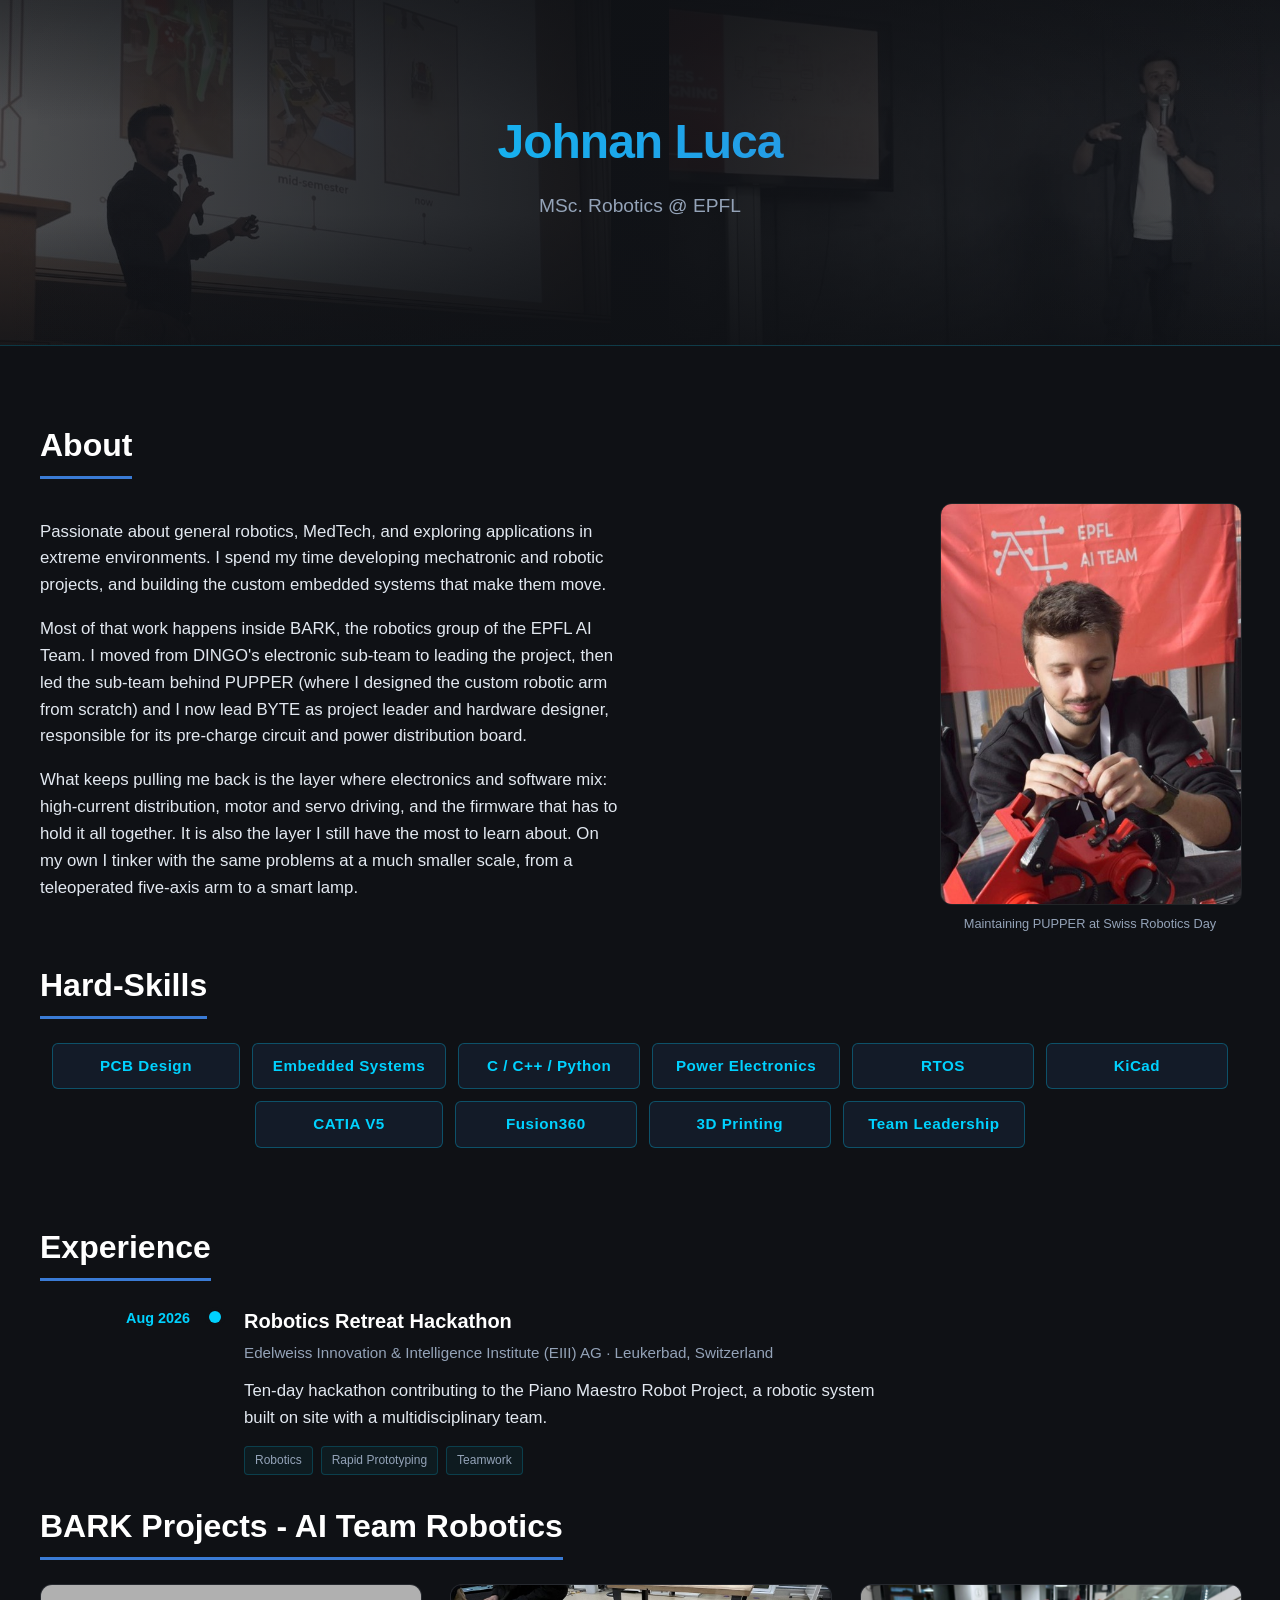
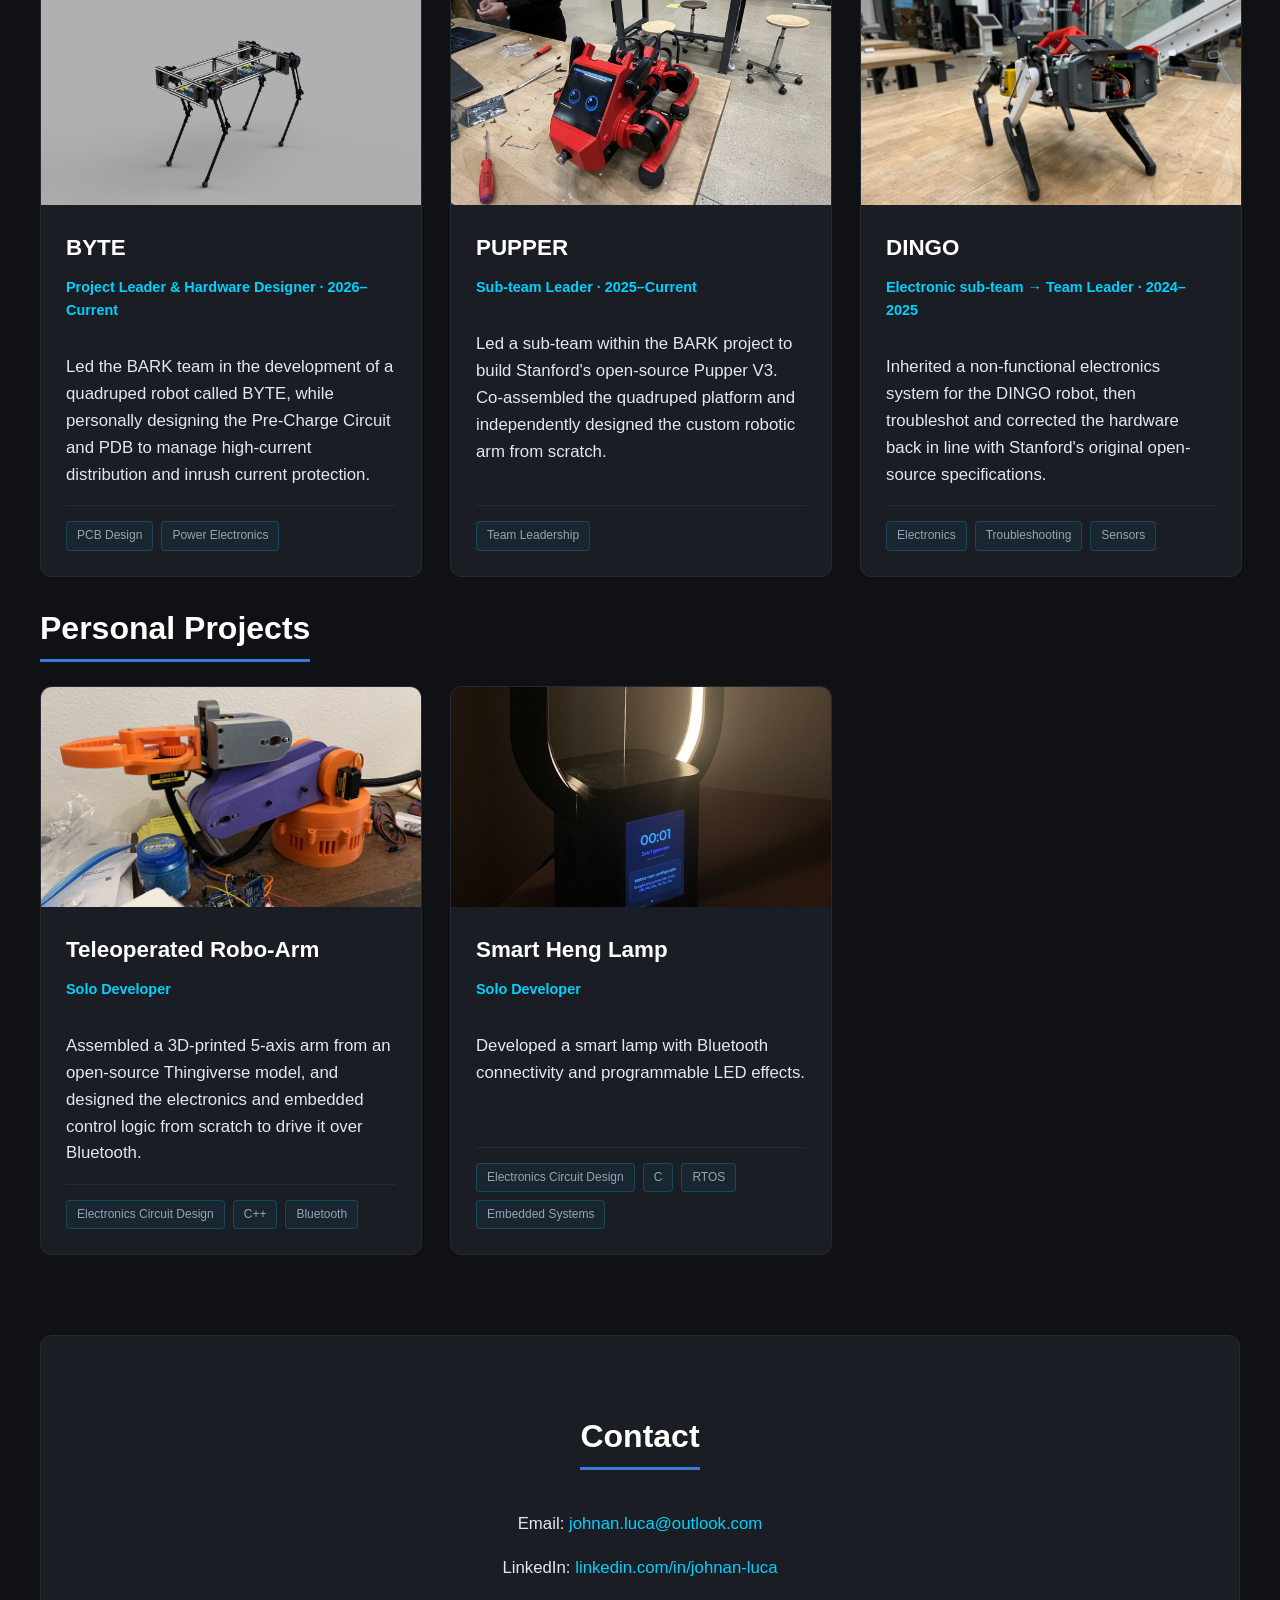
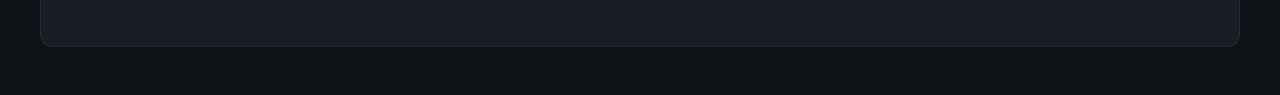
==== index.html @ 6178f1d7 "feat: added experiences tab" ====
<!DOCTYPE html>
<html lang="en">
<head>
    <meta charset="UTF-8">
    <meta name="viewport" content="width=device-width, initial-scale=1.0">
    <title>Johnan Luca | Online Portfolio</title>

    <link rel="stylesheet" href="style.css?v=10">
</head>
<body>

    <header class="header-hero">
        <h1>Johnan Luca</h1>
        <p>MSc. Robotics @ EPFL</p>
    </header>

    <div class="container">
        
        <section id="about">
            <h2>About</h2>
            <div class="about-layout">
                <div class="about-text">
                    <p>Passionate about general robotics, MedTech, and exploring applications in extreme environments. I spend my time developing mechatronic and robotic projects, and building the custom embedded systems that make them move.</p>
                    <p>Most of that work happens inside BARK, the robotics group of the EPFL AI Team. I moved from DINGO's electronic sub-team to leading the project, then led the sub-team behind PUPPER  (where I designed the custom robotic arm from scratch) and I now lead BYTE as project leader and hardware designer, responsible for its pre-charge circuit and power distribution board.</p>
                    <p>What keeps pulling me back is the layer where electronics and software mix: high-current distribution, motor and servo driving, and the firmware that has to hold it all together. It is also the layer I still have the most to learn about. On my own I tinker with the same problems at a much smaller scale, from a teleoperated five-axis arm to a smart lamp.</p>
                </div>
                <figure class="about-photo">
                    <img src="images/profile.jpg" width="483" height="644" loading="lazy"
                         alt="Johnan Luca maintaining the PUPPER quadruped under the EPFL AI Team banner at Swiss Robotics Day">
                    <figcaption>Maintaining PUPPER at Swiss Robotics Day</figcaption>
                </figure>
            </div>
        </section>

        <section id="skills">
            <h2>Hard-Skills</h2>
            <div class="skills-grid">

                <div class="skill-tag" style="--value: 6.5;">
                    <span class="skill-name">PCB Design</span>
                    <div class="skill-reveal">
                        <span class="skill-text">Intermediate (6.5/10)</span>
                        <div class="skill-level-track">
                            <div class="skill-level-fill"></div>
                        </div>
                    </div>
                </div>

                <div class="skill-tag" style="--value: 6;">
                    <span class="skill-name">Embedded Systems</span>
                    <div class="skill-reveal">
                        <span class="skill-text">Intermediate (6/10)</span>
                        <div class="skill-level-track">
                            <div class="skill-level-fill"></div>
                        </div>
                    </div>
                </div>

                <div class="skill-tag" style="--value: 7;">
                    <span class="skill-name">C / C++ / Python</span>
                    <div class="skill-reveal">
                        <span class="skill-text">Intermediate (7/10)</span>
                        <div class="skill-level-track">
                            <div class="skill-level-fill"></div>
                        </div>
                    </div>
                </div>

                <div class="skill-tag" style="--value: 5.5;">
                    <span class="skill-name">Power Electronics</span>
                    <div class="skill-reveal">
                        <span class="skill-text">Intermediate (5.5/10)</span>
                        <div class="skill-level-track">
                            <div class="skill-level-fill"></div>
                        </div>
                    </div>
                </div>

                <div class="skill-tag" style="--value: 6;">
                    <span class="skill-name">RTOS</span>
                    <div class="skill-reveal">
                        <span class="skill-text">Intermediate (6/10)</span>
                        <div class="skill-level-track">
                            <div class="skill-level-fill"></div>
                        </div>
                    </div>
                </div>

                <div class="skill-tag" style="--value: 8.5;">
                    <span class="skill-name">KiCad</span>
                    <div class="skill-reveal">
                        <span class="skill-text">Advanced (8.5/10)</span>
                        <div class="skill-level-track">
                            <div class="skill-level-fill"></div>
                        </div>
                    </div>
                </div>

                <div class="skill-tag" style="--value: 6.5;">
                    <span class="skill-name">CATIA V5</span>
                    <div class="skill-reveal">
                        <span class="skill-text">Intermediate (6.5/10)</span>
                        <div class="skill-level-track">
                            <div class="skill-level-fill"></div>
                        </div>
                    </div>
                </div>

                <div class="skill-tag" style="--value: 7;">
                    <span class="skill-name">Fusion360</span>
                    <div class="skill-reveal">
                        <span class="skill-text">Intermediate (7/10)</span>
                        <div class="skill-level-track">
                            <div class="skill-level-fill"></div>
                        </div>
                    </div>
                </div>

                <div class="skill-tag" style="--value: 9;">
                    <span class="skill-name">3D Printing</span>
                    <div class="skill-reveal">
                        <span class="skill-text">Advanced (9/10)</span>
                        <div class="skill-level-track">
                            <div class="skill-level-fill"></div>
                        </div>
                    </div>
                </div>

                <div class="skill-tag" style="--value: 9;">
                    <span class="skill-name">Team Leadership</span>
                    <div class="skill-reveal">
                        <span class="skill-text">Advanced (9/10)</span>
                        <div class="skill-level-track">
                            <div class="skill-level-fill"></div>
                        </div>
                    </div>
                </div>

            </div>
        </section>

        <section id="experience">
            <h2>Experience</h2>

            <div class="timeline">

                <!-- HACKATHON EIII -->
                <article class="timeline-item">
                    <div class="timeline-period">Aug 2026</div>
                    <div class="timeline-body">
                        <h3>Robotics Retreat Hackathon</h3>
                        <div class="timeline-org">Edelweiss Innovation &amp; Intelligence Institute (EIII) AG &middot; Leukerbad, Switzerland</div>
                        <!-- TODO: sostituire con una frase concreta su cosa hai costruito
                             sul Piano Maestro Robot (quale parte, quale problema risolto). -->
                        <p>Ten-day hackathon contributing to the Piano Maestro Robot Project, a robotic system built on site with a multidisciplinary team.</p>

                        <div class="timeline-tags">
                            <span class="mini-tag">Robotics</span>
                            <span class="mini-tag">Rapid Prototyping</span>
                            <span class="mini-tag">Teamwork</span>
                        </div>
                    </div>
                </article>

                <!-- TEMPLATE: copia questo blocco per ogni nuova esperienza.
                     Le voci vanno dalla più recente alla più vecchia.
                <article class="timeline-item">
                    <div class="timeline-period">Jul 2026 &ndash; Sep 2026</div>
                    <div class="timeline-body">
                        <h3>Ruolo</h3>
                        <div class="timeline-org">Azienda &middot; Città, Paese</div>
                        <p>Una o due frasi su cosa hai fatto e con quale risultato.</p>

                        <div class="timeline-tags">
                            <span class="mini-tag">Skill</span>
                        </div>
                    </div>
                </article>
                -->

            </div>
        </section>

        <section id="bark-projects">
            <h2>BARK Projects - AI Team Robotics</h2>
            
            <div class="projects-grid">
                
                <!-- BYTE -->
                <a href="project_byte.html" class="project-link">
                    <div class="project-card">
                        <div class="project-image">
                            <img src="images/byte_index_card.jpg" alt="BYTE quadruped robot">
                        </div>
                        <div class="project-content">
                            <h3>BYTE</h3>
                            <div class="project-role">Project Leader &amp; Hardware Designer &middot; 2026&ndash;Current</div>
                            <p>Led the BARK team in the development of a quadruped robot called BYTE, while personally designing the Pre-Charge Circuit and PDB to manage high-current distribution and inrush current protection.</p>
                            
                            <div class="project-skills-tags">
                                <span class="mini-tag">PCB Design</span>
                                <span class="mini-tag">Power Electronics</span>
                            </div>
                        
                        </div>
                    </div>
                </a>

                <!-- PUPPER -->
                <a href="project_pupper.html" class="project-link">
                    <div class="project-card">
                        <div class="project-image">
                            <img src="images/pupper_index_card.jpeg" alt="PUPPER" style="object-position: center 60%;">
                        </div>
                        <div class="project-content">
                            <h3>PUPPER</h3>
                            <div class="project-role">Sub-team Leader &middot; 2025&ndash;Current</div>
                            <p>Led a sub-team within the BARK project to build Stanford's open-source Pupper V3. Co-assembled the quadruped platform and independently designed the custom robotic arm from scratch.</p>

                            <div class="project-skills-tags">
                                <span class="mini-tag">Team Leadership</span>
                            </div>

                        </div>
                    </div>
                </a>

                <!-- DINGO -->
                <a href="project_dingo.html" class="project-link">
                    <div class="project-card">
                        <div class="project-image">
                            <img src="images/dingo_index_card.jpeg" alt="DINGO">
                        </div>
                        <div class="project-content">
                            <h3>DINGO</h3>
                            <div class="project-role">Electronic sub-team &rarr; Team Leader &middot; 2024&ndash;2025</div>
                            <p>Inherited a non-functional electronics system for the DINGO robot, then troubleshot and corrected the hardware back in line with Stanford's original open-source specifications.</p>

                            <div class="project-skills-tags">
                                <span class="mini-tag">Electronics</span>
                                <span class="mini-tag">Troubleshooting</span>
                                <span class="mini-tag">Sensors</span>
                            </div>
                        </div>
                    </div>
                </a>

            </div>
        </section>

        <section id="personal-projects">
            <h2>Personal Projects</h2>

             <div class="projects-grid">

                <!-- ROBOTIC ARM -->
                <a href="project_roboarm.html" class="project-link">
                    <div class="project-card">
                        <div class="project-image">
                            <img src="images/roboarm_index_card.jpeg" alt="Robotic Arm">
                        </div>
                        <div class="project-content">
                            <h3>Teleoperated Robo-Arm</h3>
                            <div class="project-role">Solo Developer</div>
                            <p>Assembled a 3D-printed 5-axis arm from an open-source Thingiverse model, and designed the electronics and embedded control logic from scratch to drive it over Bluetooth.</p>

                            <div class="project-skills-tags">
                                <span class="mini-tag">Electronics Circuit Design</span>
                                <span class="mini-tag">C++</span>
                                <span class="mini-tag">Bluetooth</span>
                            </div>
                        </div>
                    </div>
                </a>

                <!-- SMART HENG LAMP -->
                <a href="project_smart_heng_lamp.html" class="project-link">
                    <div class="project-card">
                        <div class="project-image">
                            <img src="images/smart_heng_lamp_index_card.jpg" alt="Smart Heng Lamp: the balance lamp lit, with the custom base and its screen showing the clock">
                        </div>
                        <div class="project-content">
                            <h3>Smart Heng Lamp</h3>
                            <div class="project-role">Solo Developer</div>
                            <p>Developed a smart lamp with Bluetooth connectivity and programmable LED effects.</p>

                            <div class="project-skills-tags">
                                <span class="mini-tag">Electronics Circuit Design</span>
                                <span class="mini-tag">C</span>
                                <span class="mini-tag">RTOS</span>
                                <span class="mini-tag">Embedded Systems</span>
                            </div>
                        </div>
                    </div>
                </a>


            </div>

        </section>

        <section class="contact-section">
            <h2>Contact</h2>
            <p>Email: <a href="mailto:johnan.luca@outlook.com">johnan.luca@outlook.com</a></p>
            <p>LinkedIn: <a href="https://www.linkedin.com/in/johnan-luca" target="_blank">linkedin.com/in/johnan-luca</a></p>
        </section>

    </div>

</body>
</html>
---- style.css ----
:root {
	--bg-dark: #0f1115;
	--bg-card: #1a1d24;
	--accent-cyan: #00d2ff;
	--accent-blue: #3a7bd5;
	--text-main: #e2e8f0;
	--text-muted: #94a3b8;
}

body {
	font-family: 'Inter', -apple-system, BlinkMacSystemFont, "Segoe UI", Roboto, sans-serif;
	margin: 0;
	padding: 0;
	background-color: var(--bg-dark);
	color: var(--text-main);
	line-height: 1.6;
}

header {
	background: linear-gradient(135deg, rgba(15,17,21,1) 0%, rgba(26,29,36,1) 100%);
	border-bottom: 1px solid rgba(0, 210, 255, 0.2);
	padding: 5rem 2rem;
	text-align: center;
}

header h1 {
	margin: 0;
	font-size: 3rem;
	background: linear-gradient(to right, var(--accent-cyan), var(--accent-blue));
	-webkit-background-clip: text;
	-webkit-text-fill-color: transparent;
	letter-spacing: -1px;
}

header p {
	font-size: 1.2rem;
	color: var(--text-muted);
	margin-top: 10px;
}

/* Header della home: due scatti dai talk come texture dietro al titolo.
   ::before porta le foto, ::after lo scrim che tiene leggibile il testo. */
.header-hero {
	position: relative;
	isolation: isolate;
	overflow: hidden;
	padding: 6.5rem 2rem;
}

.header-hero::before {
	content: "";
	position: absolute;
	inset: 0;
	z-index: -2;
	background-image: url("images/talk-1.jpg"), url("images/talk-2.jpg");
	background-repeat: no-repeat, no-repeat;
	background-position: left center, right center;
	background-size: auto 100%, auto 100%;
	filter: grayscale(30%);
	opacity: 0.28;
}

.header-hero::after {
	content: "";
	position: absolute;
	inset: 0;
	z-index: -1;
	background-image:
		linear-gradient(90deg, rgba(15,17,21,0) 0%, rgba(15,17,21,0.55) 30%, rgba(15,17,21,0.82) 50%, rgba(15,17,21,0.55) 70%, rgba(15,17,21,0) 100%),
		linear-gradient(180deg, rgba(15,17,21,0.5) 0%, rgba(15,17,21,0) 35%, rgba(15,17,21,0) 62%, rgba(15,17,21,0.75) 100%);
}

.container {
	max-width: 1200px;
	margin: 0 auto;
	padding: 3rem 2rem;
}

h2 {
	font-size: 2rem;
	color: #fff;
	display: inline-block;
	border-bottom: 3px solid var(--accent-blue);
	padding-bottom: 5px;
	margin-bottom: 1.5rem;
}

p {
	font-size: 1.05rem;
}

/* About: testo a sinistra, foto verticale a destra */
.about-layout {
	display: grid;
	grid-template-columns: 1fr minmax(190px, 300px);
	gap: 2.5rem;
	align-items: center;
}

/* La colonna testo è larga ~850px: senza cap le righe superano i 110 caratteri. */
.about-text p {
	max-width: 62ch;
}

.about-text p:first-child {
	margin-top: 0;
}

.about-photo {
	margin: 0;
}

.about-photo img {
	display: block;
	width: 100%;
	height: auto;
	border-radius: 12px;
	border: 1px solid rgba(255, 255, 255, 0.08);
}

.about-photo figcaption {
	margin-top: 10px;
	font-size: 0.8rem;
	line-height: 1.4;
	color: var(--text-muted);
	text-align: center;
}

/* Skills principali */
.skills-grid {
	display: flex;
	flex-wrap: wrap;
	gap: 12px;
	margin-bottom: 3rem;
	justify-content: center;
}

/* --- SKILL TAGS (Con Progressive Disclosure) --- */

.skill-tag {
    background: rgba(58, 123, 213, 0.1);
    color: var(--accent-cyan);
    border: 1px solid rgba(0, 210, 255, 0.3);
    padding: 10px 20px;
    border-radius: 6px;
    font-size: 0.95rem;
    font-weight: 600;
    letter-spacing: 0.5px;
    cursor: pointer;
    
    display: flex;
    flex-direction: column;
    align-items: center;
    justify-content: center;
    min-width: 140px; 
    
    transition: transform 0.3s ease, background-color 0.3s ease, border-color 0.3s ease;
}

.skill-tag:hover {
    transform: translateY(-4px); 
    background-color: rgba(0, 210, 255, 0.15); 
    border-color: var(--accent-cyan);
    box-shadow: 0 4px 12px rgba(0, 210, 255, 0.1);
}

.skill-name {
    display: block;
    transition: transform 0.3s ease;
}

/* CONTENITORE NASCOSTO (Testo + Barra) */
.skill-reveal {
    width: 100%;
    max-height: 0;
    opacity: 0;
    overflow: hidden;
    display: flex;
    flex-direction: column;
    align-items: center;
    transition: all 0.3s ease;
}

/* TESTO DEL LIVELLO (Es. "Advanced") */
.skill-text {
    font-size: 0.7rem;
    color: var(--text-muted);
    text-transform: uppercase;
    letter-spacing: 1px;
    margin-bottom: 5px;
}

/* TRACCIATO DELLA BARRA */
.skill-level-track {
    width: 100%;
    height: 4px;
    background-color: rgba(255, 255, 255, 0.1);
    border-radius: 4px;
}

/* RIEMPIMENTO DELLA BARRA */
.skill-level-fill {
    height: 100%;
    border-radius: 4px;

    /* Gradiente fisso rosso (0-3) -> giallo (3-7) -> verde (7-10) sull'intera scala 0-10.
       Il gradiente non si "muove": la barra si limita a rivelarne una porzione. */
    background-image: linear-gradient(to right,
        #ef4444 0%,
        #ef4444 20%,
        #facc15 30%,
        #facc15 55%,
        #22c55e 75%,
        #22c55e 100%
    );
    background-repeat: no-repeat;
    /* Il gradiente sopra rappresenta l'intera scala 0-10 (--value: 10 => 100%).
       Scalandolo in base a --value, la porzione visibile (larga quanto --value)
       mostra sempre il colore assoluto corretto per quel punto della scala. */
    background-size: calc(1000% / var(--value, 10)) 100%;
    background-position: left center;

    width: 0%; /* PARTE SEMPRE DA ZERO */
    max-width: 100%;

    /* Un'animazione molto fluida con un leggero ritardo per far prima aprire la card */
    transition: width 0.6s cubic-bezier(0.2, 0.8, 0.2, 1);
    transition-delay: 0.1s;
}

/* 1. Il contenitore si apre e diventa visibile */
.skill-tag:hover .skill-reveal {
    max-height: 40px;
    opacity: 1;
    margin-top: 8px;
}

/* 2. La barra scatta da 0 fino al valore --value (0-10) impostato nell'HTML!
   Il fallback a 0 e' importante: se --value mancasse, senza fallback la width
   tornerebbe al valore iniziale "auto" e la barra apparirebbe piena al 100%. */
.skill-tag:hover .skill-level-fill {
    width: calc(var(--value, 0) * 10%);
}

/* 3. Il titolo principale si rimpicciolisce appena per fare spazio */
.skill-tag:hover .skill-name {
    transform: scale(0.95);
}

/* Su touch il :hover dura solo finché il dito resta premuto, quindi la barra
   sarebbe raggiungibile solo tenendo premuto. Su questi dispositivi togliamo del
   tutto la progressive disclosure: livello e barra restano sempre visibili. */
@media (hover: none) {
    .skill-reveal {
        max-height: 40px;
        opacity: 1;
        margin-top: 8px;
    }

    .skill-level-fill {
        width: calc(var(--value, 0) * 10%);
    }

    .skill-tag {
        cursor: default;
    }

    /* Niente sollevamento né rimpicciolimento al tocco: farebbero solo
       sobbalzare la griglia, dato che non c'è più nulla da rivelare. */
    .skill-tag:hover {
        transform: none;
        box-shadow: none;
    }

    .skill-tag:hover .skill-name {
        transform: none;
    }
}

/* Project Cards */
.projects-grid {
	display: grid;
	grid-template-columns: repeat(auto-fill, minmax(270px, 380px));
	gap: 30px;
	justify-content: flex-start;
}

.project-card {
	background-color: var(--bg-card);
	border: 1px solid rgba(255, 255, 255, 0.05);
	border-radius: 12px;
	overflow: hidden;
	transition: all 0.3s ease;
	display: flex;
	flex-direction: column;
	flex-grow: 1;
	width: 100%;
}

.project-card:hover {
	transform: translateY(-5px);
	border-color: rgba(0, 210, 255, 0.4);
	box-shadow: 0 10px 30px rgba(0, 0, 0, 0.5);
	cursor: pointer;
}

.project-image {
	width: 100%;
	height: 220px;
	background-color: #222630;
	overflow: hidden;
	position: relative;
}

/* Come le immagini si adatteranno al riquadro */
.project-image img {
	width: 100%;
	height: 100%;
	object-fit: cover;
	transition: transform 0.5s ease;
}

.project-card:hover .project-image img {
	transform: scale(1.05);
}

.project-content {
	padding: 25px;
	flex-grow: 1;
	display: flex;
	flex-direction: column;
}

.project-content h3 {
	margin: 0 0 10px 0;
	font-size: 1.4rem;
	color: #fff;
}

.project-role {
	font-size: 0.9rem;
	color: var(--accent-cyan);
	margin-bottom: 15px;
	font-weight: 600;
}

/* Rende la card cliccabile senza rovinare il testo */
.project-link {
    text-decoration: none;
    color: inherit;
    display: flex; 
	flex-direction: column;
	height: 100%;
}

/* Contenitore per le skill dentro le card */
.project-skills-tags {
    display: flex;
    flex-wrap: wrap;
    gap: 8px;
    margin-top: auto; /* Distanza dal testo della descrizione */
    padding-top: 15px;
    border-top: 1px solid rgba(255, 255, 255, 0.05); /* Sottile linea di separazione (opzionale) */
}

/* Experience: timeline verticale.
   Il "binario" è il border-left di .timeline-body, e i pallini sono uno
   pseudo-elemento centrato su quel bordo. Nessun elemento decorativo nell'HTML. */
.timeline-item {
	display: grid;
	grid-template-columns: 150px 1fr;
	gap: 0 24px;
}

.timeline-period {
	color: var(--accent-cyan);
	font-size: 0.9rem;
	font-weight: 600;
	line-height: 1.5;
	padding-top: 3px;
	text-align: right;
}

.timeline-body {
	position: relative;
	border-left: 2px solid rgba(0, 210, 255, 0.18);
	padding: 0 0 2.5rem 28px;
}

/* L'ultima voce non deve prolungare il binario nel vuoto sotto di sé. */
.timeline-item:last-child .timeline-body {
	border-left-color: transparent;
	padding-bottom: 0;
}

/* Pallino centrato sul binario: metà del diametro (6px) più metà bordo (1px). */
.timeline-body::before {
	content: "";
	position: absolute;
	left: -7px;
	top: 6px;
	width: 12px;
	height: 12px;
	border-radius: 50%;
	background-color: var(--accent-cyan);
	box-shadow: 0 0 0 4px var(--bg-dark);
}

.timeline-body h3 {
	margin: 0 0 4px 0;
	font-size: 1.25rem;
	color: #fff;
}

.timeline-org {
	color: var(--text-muted);
	font-size: 0.95rem;
	margin-bottom: 12px;
}

.timeline-body p {
	margin: 0 0 14px 0;
	max-width: 68ch;
}

.timeline-tags {
	display: flex;
	flex-wrap: wrap;
	gap: 8px;
}

/* Contact Section */
.contact-section {
	margin-top: 5rem;
	padding: 3rem;
	background: var(--bg-card);
	border-radius: 12px;
	text-align: center;
	border: 1px solid rgba(255, 255, 255, 0.05);
}

a {
	color: var(--accent-cyan);
	text-decoration: none;
	transition: color 0.2s;
}

a:hover {
	color: #fff;
}


/* Stile per il pulsante "Torna alla Home" */
.back-button {
    display: inline-flex;
    align-items: center;
    gap: 8px;
    background: rgba(0, 210, 255, 0.3);
    color: var(--accent-cyan);
    border: 1px solid rgba(0, 210, 255, 0.3);
    padding: 10px 20px;
    border-radius: 6px;
    font-weight: 600;
    margin-bottom: 2rem;
    transition: all 0.2s ease;
}

.back-button:hover {
    background-color: rgba(63, 198, 228, 0.432);
    transform: translateX(-5px); /* Si sposta leggermente a sinistra all'hover */
    color: #fff;
}

/* Griglia per la Galleria Multimediale */
.gallery-grid {
    display: grid;
    grid-template-columns: repeat(auto-fit, minmax(300px, 1fr));
    gap: 20px;
    margin-top: 2rem;
    margin-bottom: 3rem;
}

/* Stile uniforme per foto e video nella galleria */
.gallery-item {
    width: 100%;
    height: 250px;
    object-fit: cover; /* Taglia i bordi in eccesso per fare quadrati/rettangoli perfetti */
    border-radius: 8px;
    border: 1px solid rgba(255, 255, 255, 0.1);
    background-color: var(--bg-card);
    transition: transform 0.3s ease;
}

.gallery-item:hover {
    transform: scale(1.02);
}

.project-details-text {
    font-size: 1.1rem;
    color: var(--text-muted);
    margin-bottom: 2rem;
}

/* Data e ruolo sotto il titolo di progetto */
.project-meta {
    font-size: 0.9rem;
    color: var(--accent-cyan);
    font-weight: 600;
    letter-spacing: 0.5px;
    margin-bottom: 1rem;
}

/* --- RADAR CHART (Contributo personale vs difficolta' del progetto) --- */

.radar-figure {
    /* La coppia di colori delle serie e' stata validata proprio su questa
       superficie (#1a1d24): se cambi lo sfondo, rivalida i colori. */
    --viz-s1: #3987e5;   /* Personal Contribution */
    --viz-s2: #d95926;   /* Project Difficulty    */

    margin: 0 0 3rem 0;
    padding: 24px;
    background-color: var(--bg-card);
    border: 1px solid rgba(255, 255, 255, 0.05);
    border-radius: 12px;

    display: grid;
    grid-template-columns: minmax(260px, 380px) minmax(220px, 1fr);
    grid-template-areas:
        "caption caption"
        "legend  legend"
        "chart   table";
    align-items: center;
    gap: 8px 32px;
}

.radar-caption {
    grid-area: caption;
    font-size: 1.1rem;
    font-weight: 600;
    color: #fff;
}

.radar-caption span {
    font-weight: 400;
    color: var(--text-muted);
}

/* Legenda: l'identita' della serie non e' mai affidata al solo colore,
   c'e' sempre anche l'etichetta testuale (e la tabella qui sotto). */
/* Nota per i progetti con una sola serie */
.radar-note {
    grid-area: legend;
    margin: 0 0 8px 0;
    font-size: 0.85rem;
    line-height: 1.5;
    color: var(--text-muted);
    max-width: 62ch;
}

.radar-legend {
    grid-area: legend;
    list-style: none;
    display: flex;
    flex-wrap: wrap;
    gap: 6px 20px;
    margin: 0 0 8px 0;
    padding: 0;
    font-size: 0.85rem;
    color: var(--text-muted);
}

.radar-legend li {
    display: flex;
    align-items: center;
    gap: 8px;
}

.radar-swatch {
    width: 10px;
    height: 10px;
    border-radius: 50%;
    flex-shrink: 0;
}

.radar-svg {
    grid-area: chart;
    width: 100%;
    height: auto;
}

/* Griglia e assi restano recessivi: non devono competere con i dati */
.radar-grid {
    fill: none;
    stroke: rgba(255, 255, 255, 0.08);
    stroke-width: 1;
}

.radar-grid-outer {
    stroke: rgba(255, 255, 255, 0.16);
}

.radar-spoke {
    stroke: rgba(255, 255, 255, 0.12);
    stroke-width: 1;
}

.radar-tick {
    fill: var(--text-muted);
    font-size: 9px;
    text-anchor: middle;
    opacity: 0.7;
}

.radar-axis-label {
    fill: var(--text-main);
    font-size: 12px;
    font-weight: 600;
}

.radar-area {
    fill-opacity: 0.22;
    stroke-width: 2;
    stroke-linejoin: round;
}

/* Pallini a tinta piena, senza contorno */
.radar-dot {
    stroke: none;
}

.radar-contribution { fill: var(--viz-s1); stroke: var(--viz-s1); }
.radar-difficulty   { fill: var(--viz-s2); stroke: var(--viz-s2); }
.radar-dot.radar-contribution { fill: var(--viz-s1); stroke: none; }
.radar-dot.radar-difficulty   { fill: var(--viz-s2); stroke: none; }

/* Vista tabellare: i valori esatti, utile anche a screen reader e in stampa */
.radar-table {
    grid-area: table;
    border-collapse: collapse;
    font-size: 0.85rem;
    color: var(--text-muted);
}

.radar-table th,
.radar-table td {
    padding: 7px 10px;
    text-align: right;
    border-bottom: 1px solid rgba(255, 255, 255, 0.06);
    white-space: nowrap;
}

.radar-table thead th {
    font-size: 0.7rem;
    text-transform: uppercase;
    letter-spacing: 0.5px;
    color: var(--text-muted);
    font-weight: 600;
}

.radar-table tbody th {
    text-align: left;
    font-weight: 500;
    color: var(--text-main);
}

.radar-table tbody td {
    font-variant-numeric: tabular-nums;
    color: var(--text-main);
}

@media (max-width: 720px) {
    /* Su schermo stretto le due foto si sovrapporrebbero: ne resta una, in cover. */
    .header-hero {
        padding: 4.5rem 1.5rem;
    }

    .header-hero::before {
        background-image: url("images/talk-1.jpg");
        background-position: center;
        background-size: cover;
        opacity: 0.22;
    }

    .header-hero::after {
        background-image:
            linear-gradient(180deg, rgba(15,17,21,0.55) 0%, rgba(15,17,21,0.5) 45%, rgba(15,17,21,0.8) 100%);
    }

    .about-layout {
        grid-template-columns: 1fr;
        gap: 1.5rem;
    }

    .about-photo {
        max-width: 260px;
        margin: 0 auto;
    }

    /* 150px per le date lascerebbero al testo meno di 200px: la timeline passa
       a colonna singola e il binario prosegue lungo la riga della data. */
    .timeline-item {
        grid-template-columns: 1fr;
    }

    .timeline-period {
        position: relative;
        text-align: left;
        padding: 0 0 2px 28px;
        border-left: 2px solid rgba(0, 210, 255, 0.18);
    }

    .timeline-period::before {
        content: "";
        position: absolute;
        left: -7px;
        top: 6px;
        width: 12px;
        height: 12px;
        border-radius: 50%;
        background-color: var(--accent-cyan);
        box-shadow: 0 0 0 4px var(--bg-dark);
    }

    /* Il pallino è già sulla riga della data: qui sarebbe un doppione. */
    .timeline-body::before {
        display: none;
    }

    .radar-figure {
        grid-template-columns: 1fr;
        grid-template-areas:
            "caption"
            "legend"
            "chart"
            "table";
        gap: 8px 0;
    }

    .radar-table {
        width: 100%;
        margin-top: 16px;
    }
}



/* Stile del singolo mini-tag */
.mini-tag {
    background: rgba(0, 210, 255, 0.05); /* Sfondo quasi trasparente */
    color: var(--text-muted); /* Colore del testo più spento */
    border: 1px solid rgba(0, 210, 255, 0.2);
    padding: 4px 10px;
    border-radius: 4px;
    font-size: 0.75rem; /* Più piccoli rispetto a quelli principali */
    font-weight: 500;
    transition: all 0.2s ease;
}

/* Effetto hover (opzionale) anche per i mini-tag */
.project-card:hover .mini-tag {
    color: var(--accent-cyan);
    border-color: rgba(0, 210, 255, 0.4);
}
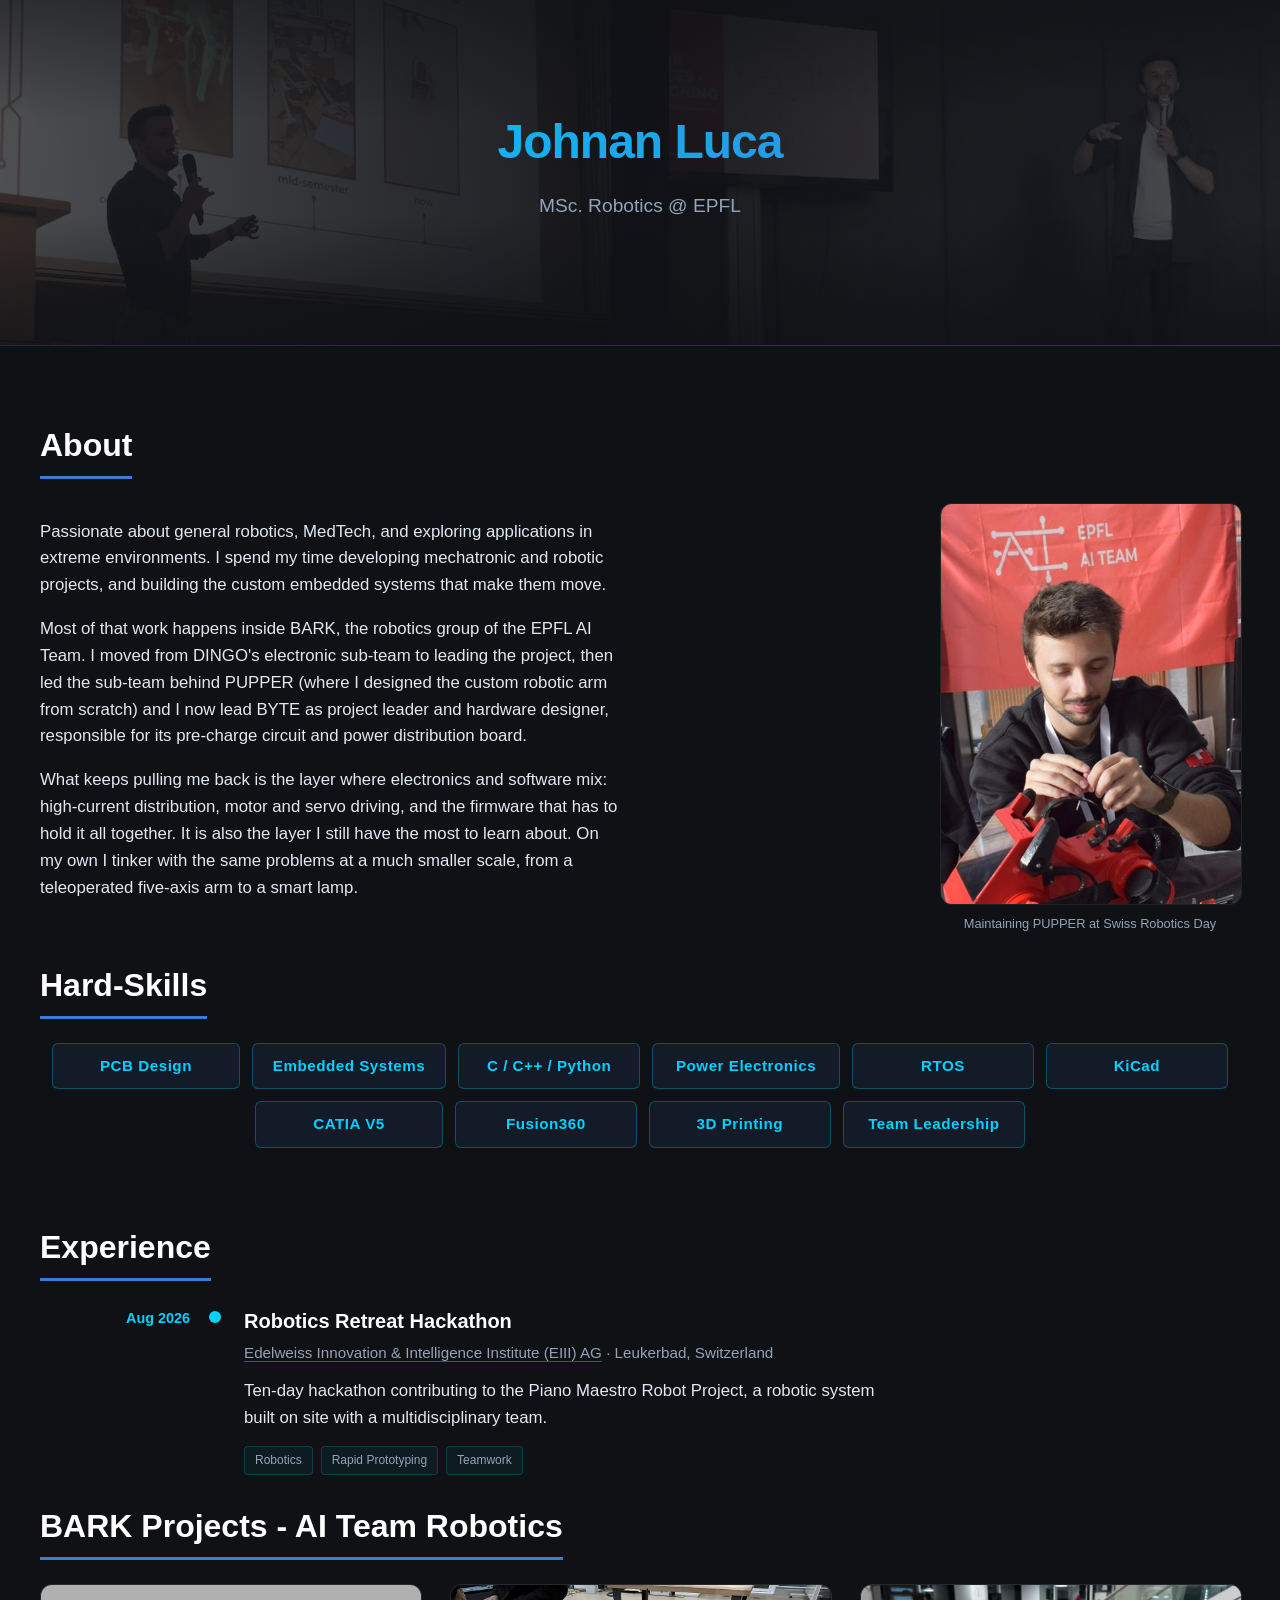
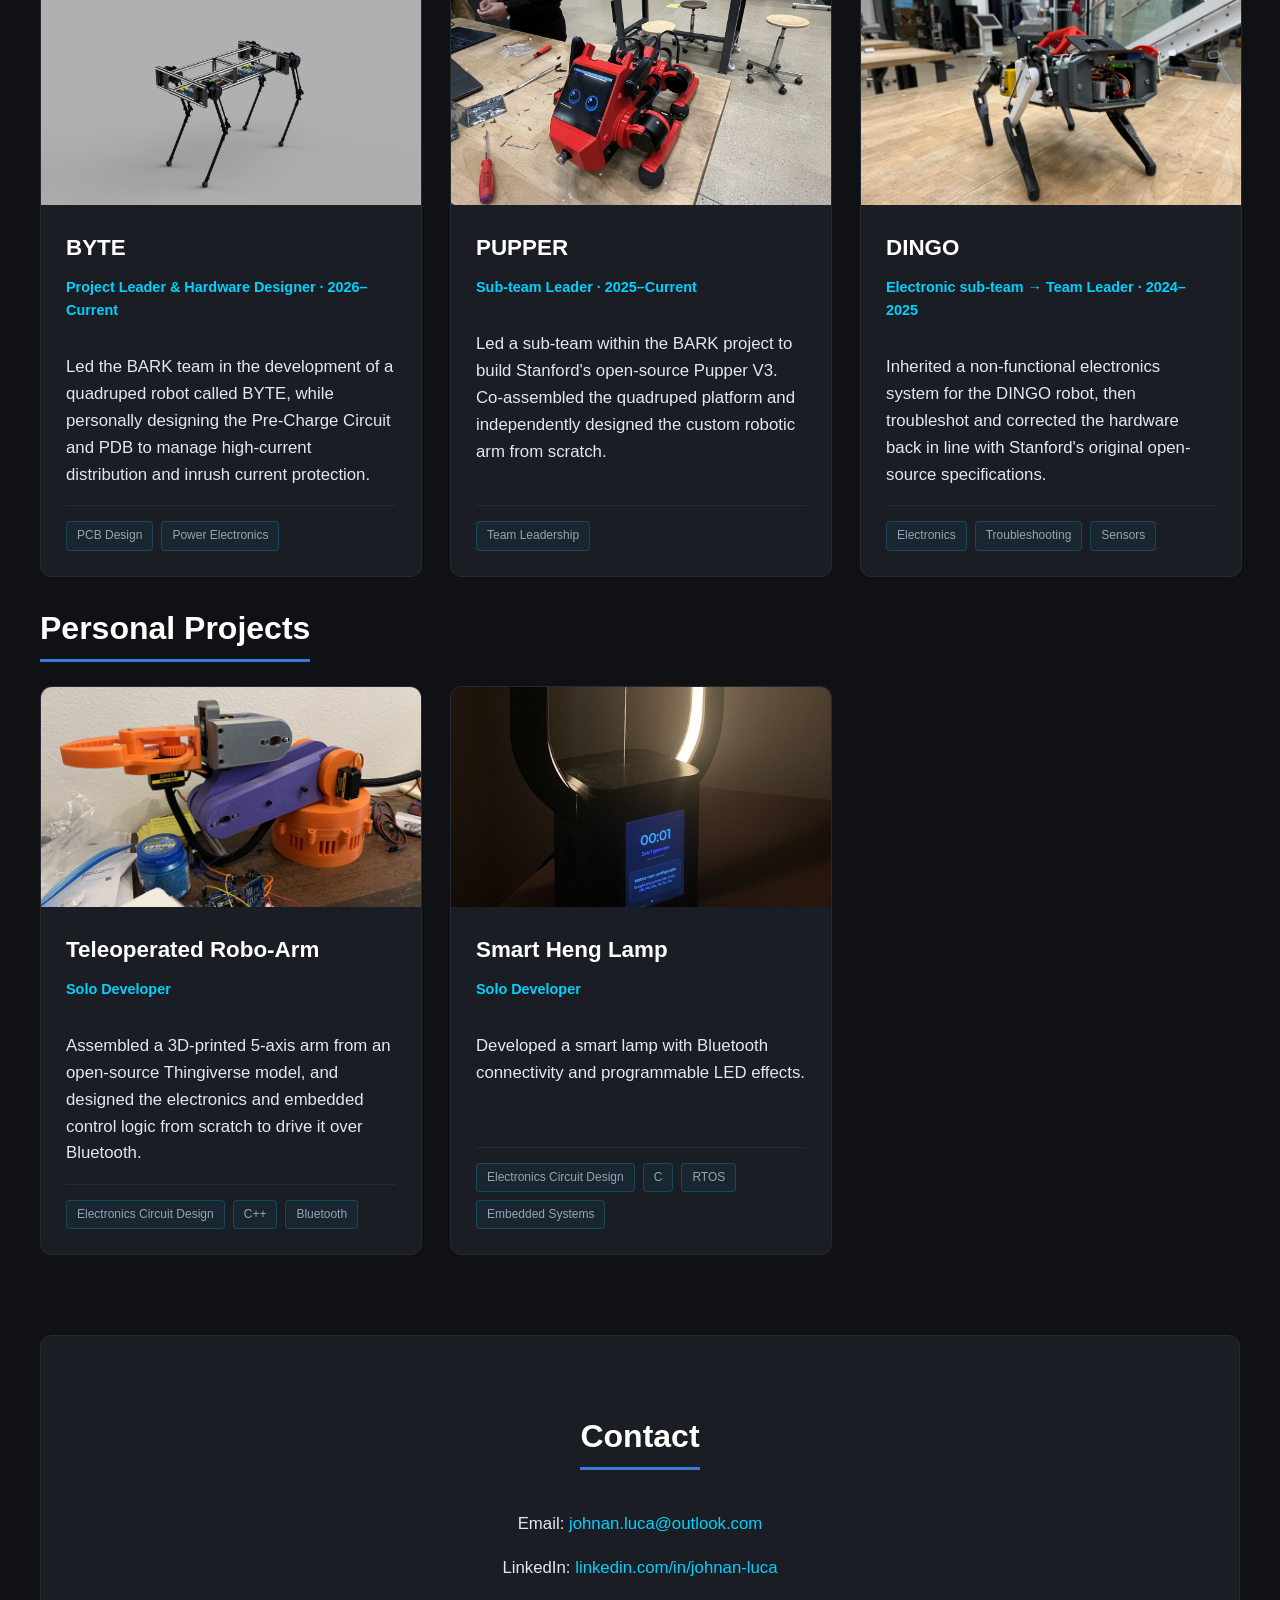
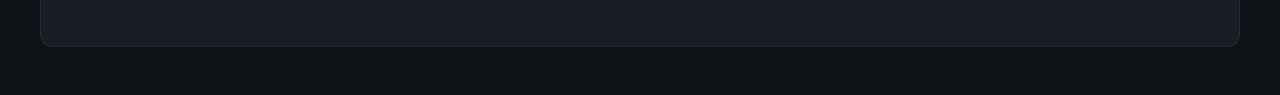
==== commit 3db21438: "feat: monor changes" ====
--- a/index.html
+++ b/index.html
@@ -5,7 +5,7 @@
     <meta name="viewport" content="width=device-width, initial-scale=1.0">
     <title>Johnan Luca | Online Portfolio</title>
 
-    <link rel="stylesheet" href="style.css?v=10">
+    <link rel="stylesheet" href="style.css?v=11">
 </head>
 <body>
 
@@ -149,7 +149,7 @@
                     <div class="timeline-period">Aug 2026</div>
                     <div class="timeline-body">
                         <h3>Robotics Retreat Hackathon</h3>
-                        <div class="timeline-org">Edelweiss Innovation &amp; Intelligence Institute (EIII) AG &middot; Leukerbad, Switzerland</div>
+                        <div class="timeline-org"><a href="https://www.eiii-ch.com/" target="_blank" rel="noopener noreferrer">Edelweiss Innovation &amp; Intelligence Institute (EIII) AG</a> &middot; Leukerbad, Switzerland</div>
                         <!-- TODO: sostituire con una frase concreta su cosa hai costruito
                              sul Piano Maestro Robot (quale parte, quale problema risolto). -->
                         <p>Ten-day hackathon contributing to the Piano Maestro Robot Project, a robotic system built on site with a multidisciplinary team.</p>
--- a/style.css
+++ b/style.css
@@ -419,6 +419,20 @@
 	margin-bottom: 12px;
 }
 
+/* Il link all'ente resta nel tono della riga: sottolineato invece che colorato,
+   così non compete con la data, che è già in ciano. */
+.timeline-org a {
+	color: inherit;
+	text-decoration: underline;
+	text-decoration-color: rgba(0, 210, 255, 0.45);
+	text-underline-offset: 3px;
+}
+
+.timeline-org a:hover {
+	color: var(--accent-cyan);
+	text-decoration-color: var(--accent-cyan);
+}
+
 .timeline-body p {
 	margin: 0 0 14px 0;
 	max-width: 68ch;
@@ -479,6 +493,9 @@
     gap: 20px;
     margin-top: 2rem;
     margin-bottom: 3rem;
+    /* Se una cella è più alta delle altre (vedi --portrait), le vicine si
+       centrano sulla riga invece di restare appese in alto. */
+    align-items: center;
 }
 
 /* Stile uniforme per foto e video nella galleria */
@@ -494,6 +511,14 @@
 
 .gallery-item:hover {
     transform: scale(1.02);
+}
+
+/* Scatti verticali: a 250px in cover se ne vedrebbe solo una fascia orizzontale.
+   Qui la cella è più alta e l'immagine sta dentro intera (contain), col fondo
+   della card a fare da cornice ai lati. */
+.gallery-item--portrait {
+    height: 460px;
+    object-fit: contain;
 }
 
 .project-details-text {
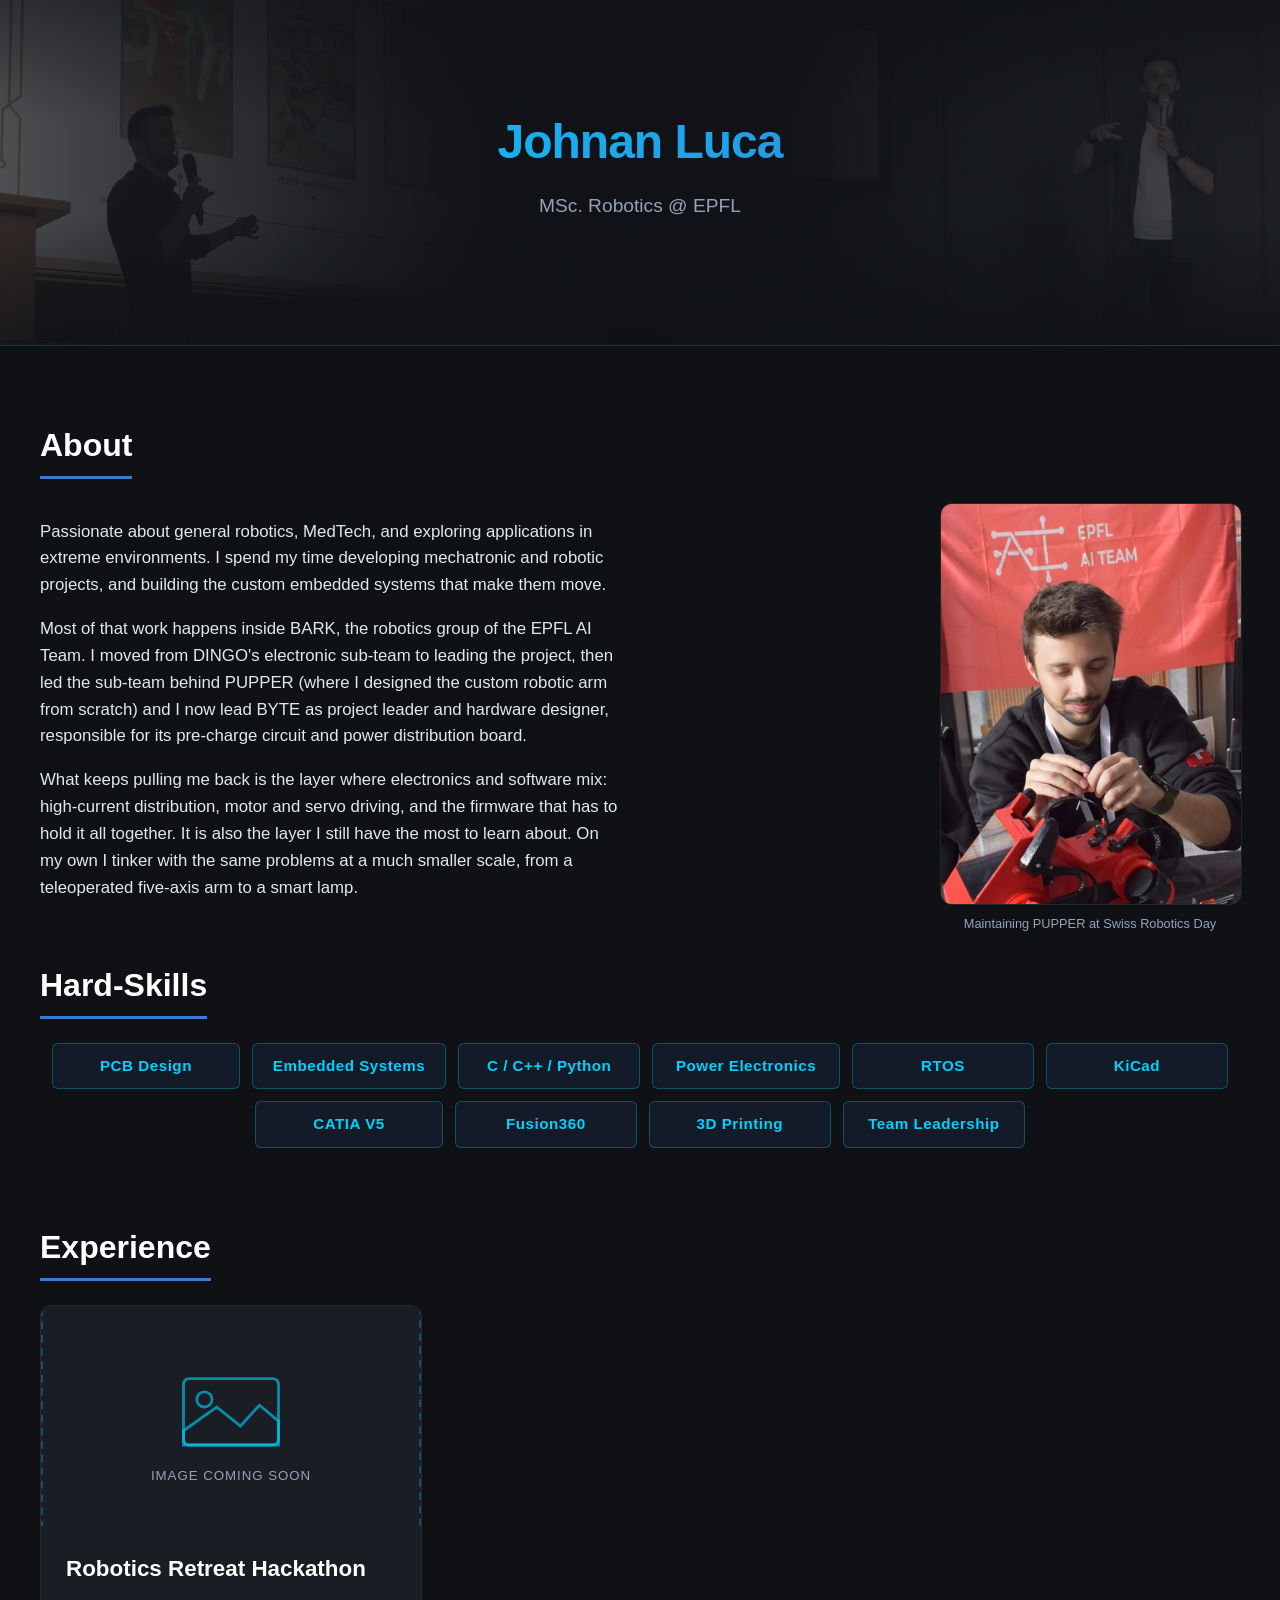
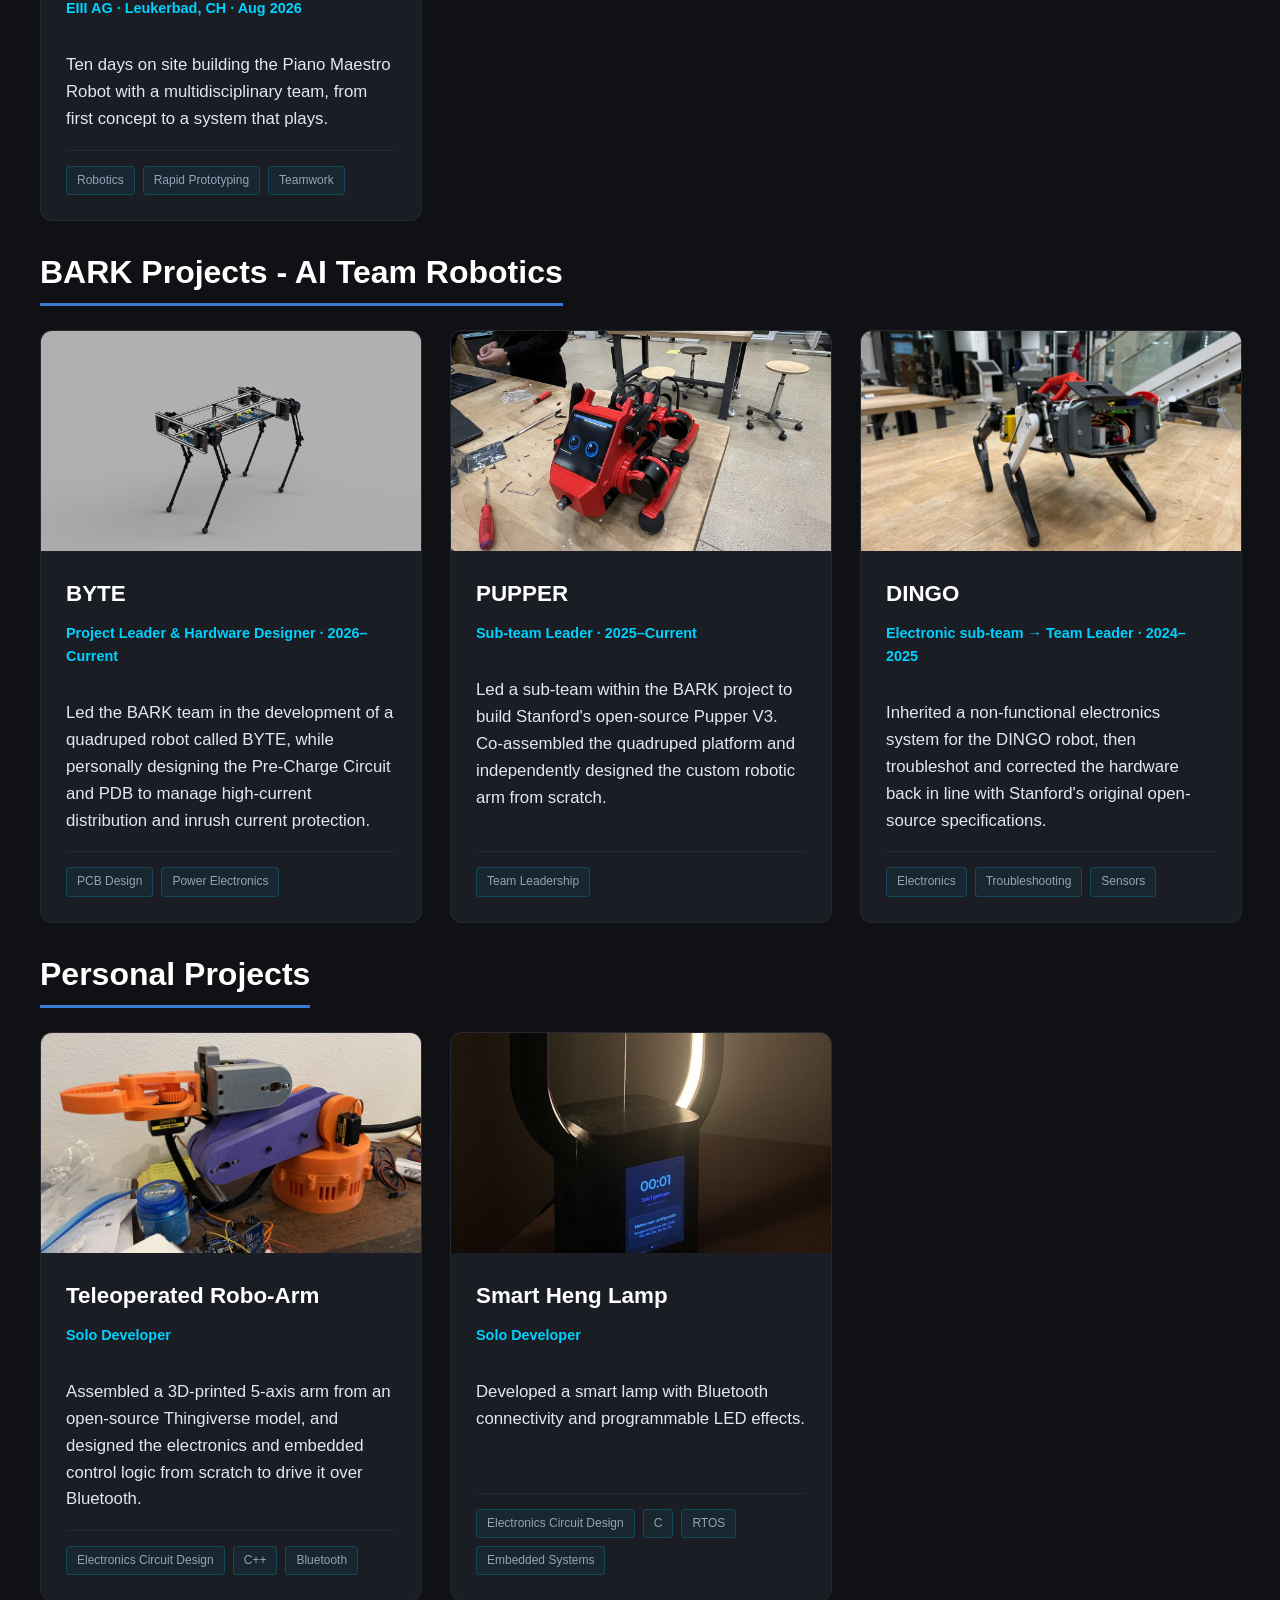
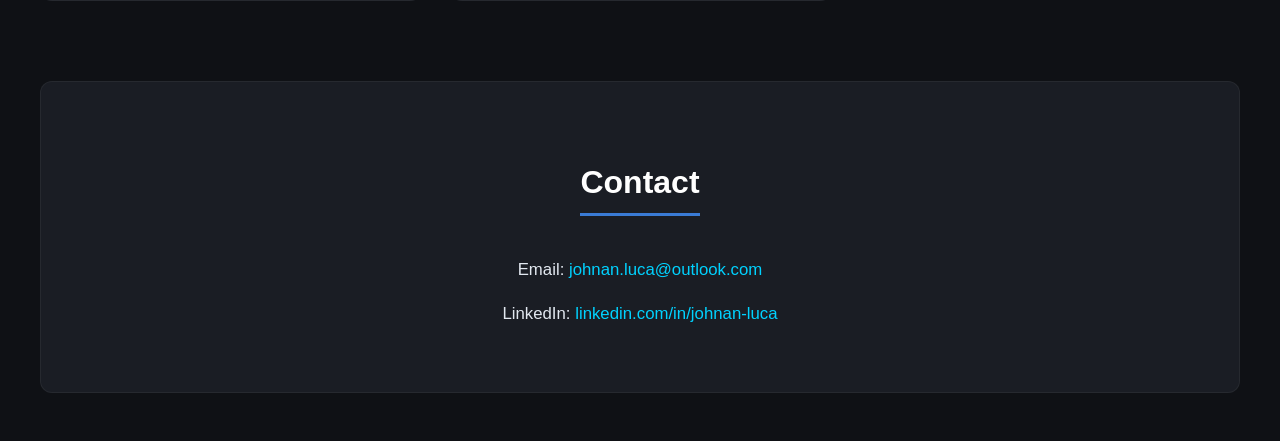
==== commit 170a632a: "feat: changed experience section layout" ====
--- a/index.html
+++ b/index.html
@@ -5,7 +5,7 @@
     <meta name="viewport" content="width=device-width, initial-scale=1.0">
     <title>Johnan Luca | Online Portfolio</title>
 
-    <link rel="stylesheet" href="style.css?v=11">
+    <link rel="stylesheet" href="style.css?v=12">
 </head>
 <body>
 
@@ -142,40 +142,48 @@
         <section id="experience">
             <h2>Experience</h2>
 
-            <div class="timeline">
+            <div class="projects-grid">
 
                 <!-- HACKATHON EIII -->
-                <article class="timeline-item">
-                    <div class="timeline-period">Aug 2026</div>
-                    <div class="timeline-body">
-                        <h3>Robotics Retreat Hackathon</h3>
-                        <div class="timeline-org"><a href="https://www.eiii-ch.com/" target="_blank" rel="noopener noreferrer">Edelweiss Innovation &amp; Intelligence Institute (EIII) AG</a> &middot; Leukerbad, Switzerland</div>
-                        <!-- TODO: sostituire con una frase concreta su cosa hai costruito
-                             sul Piano Maestro Robot (quale parte, quale problema risolto). -->
-                        <p>Ten-day hackathon contributing to the Piano Maestro Robot Project, a robotic system built on site with a multidisciplinary team.</p>
-
-                        <div class="timeline-tags">
-                            <span class="mini-tag">Robotics</span>
-                            <span class="mini-tag">Rapid Prototyping</span>
-                            <span class="mini-tag">Teamwork</span>
-                        </div>
-                    </div>
-                </article>
-
-                <!-- TEMPLATE: copia questo blocco per ogni nuova esperienza.
-                     Le voci vanno dalla più recente alla più vecchia.
-                <article class="timeline-item">
-                    <div class="timeline-period">Jul 2026 &ndash; Sep 2026</div>
-                    <div class="timeline-body">
-                        <h3>Ruolo</h3>
-                        <div class="timeline-org">Azienda &middot; Città, Paese</div>
-                        <p>Una o due frasi su cosa hai fatto e con quale risultato.</p>
-
-                        <div class="timeline-tags">
-                            <span class="mini-tag">Skill</span>
-                        </div>
-                    </div>
-                </article>
+                <a href="experience_eiii_hackathon.html" class="project-link">
+                    <div class="project-card">
+                        <div class="project-image">
+                            <!-- TODO: sostituire con images/eiii_index_card.jpg (una foto del robot o del team al lavoro) -->
+                            <img src="images/placeholder-image.svg" alt="Robotics Retreat Hackathon">
+                        </div>
+                        <div class="project-content">
+                            <h3>Robotics Retreat Hackathon</h3>
+                            <div class="project-role">EIII AG &middot; Leukerbad, CH &middot; Aug 2026</div>
+                            <p>Ten days on site building the Piano Maestro Robot with a multidisciplinary team, from first concept to a system that plays.</p>
+
+                            <div class="project-skills-tags">
+                                <span class="mini-tag">Robotics</span>
+                                <span class="mini-tag">Rapid Prototyping</span>
+                                <span class="mini-tag">Teamwork</span>
+                            </div>
+                        </div>
+                    </div>
+                </a>
+
+                <!-- TEMPLATE: copia questo blocco per ogni nuova esperienza, dalla piu' recente
+                     alla piu' vecchia, e crea la pagina di dettaglio corrispondente partendo
+                     da experience_eiii_hackathon.html.
+                <a href="experience_nome.html" class="project-link">
+                    <div class="project-card">
+                        <div class="project-image">
+                            <img src="images/placeholder-image.svg" alt="Descrizione della foto">
+                        </div>
+                        <div class="project-content">
+                            <h3>Ruolo o nome dell'esperienza</h3>
+                            <div class="project-role">Azienda &middot; Citta, Paese &middot; Periodo</div>
+                            <p>Una o due frasi su cosa hai costruito.</p>
+
+                            <div class="project-skills-tags">
+                                <span class="mini-tag">Skill</span>
+                            </div>
+                        </div>
+                    </div>
+                </a>
                 -->
 
             </div>
--- a/style.css
+++ b/style.css
@@ -59,6 +59,13 @@
 	background-size: auto 100%, auto 100%;
 	filter: grayscale(30%);
 	opacity: 0.28;
+	/* Le foto si dissolvono verso il centro. Prima ci pensava solo lo scrim di
+	   ::after, ma quello e' un velo su tutto l'header: nel punto in cui la foto
+	   finisce restava un taglio verticale netto, e la parte piu' scura del velo
+	   cadeva nel vuoto in mezzo, dove non c'e' nessuna foto da sfumare.
+	   Con la maschera e' la foto stessa a sparire, a qualsiasi larghezza. */
+	-webkit-mask-image: linear-gradient(90deg, #000 0%, rgba(0,0,0,0.65) 20%, rgba(0,0,0,0) 40%, rgba(0,0,0,0) 60%, rgba(0,0,0,0.65) 80%, #000 100%);
+	mask-image: linear-gradient(90deg, #000 0%, rgba(0,0,0,0.65) 20%, rgba(0,0,0,0) 40%, rgba(0,0,0,0) 60%, rgba(0,0,0,0.65) 80%, #000 100%);
 }
 
 .header-hero::after {
@@ -364,86 +371,6 @@
     border-top: 1px solid rgba(255, 255, 255, 0.05); /* Sottile linea di separazione (opzionale) */
 }
 
-/* Experience: timeline verticale.
-   Il "binario" è il border-left di .timeline-body, e i pallini sono uno
-   pseudo-elemento centrato su quel bordo. Nessun elemento decorativo nell'HTML. */
-.timeline-item {
-	display: grid;
-	grid-template-columns: 150px 1fr;
-	gap: 0 24px;
-}
-
-.timeline-period {
-	color: var(--accent-cyan);
-	font-size: 0.9rem;
-	font-weight: 600;
-	line-height: 1.5;
-	padding-top: 3px;
-	text-align: right;
-}
-
-.timeline-body {
-	position: relative;
-	border-left: 2px solid rgba(0, 210, 255, 0.18);
-	padding: 0 0 2.5rem 28px;
-}
-
-/* L'ultima voce non deve prolungare il binario nel vuoto sotto di sé. */
-.timeline-item:last-child .timeline-body {
-	border-left-color: transparent;
-	padding-bottom: 0;
-}
-
-/* Pallino centrato sul binario: metà del diametro (6px) più metà bordo (1px). */
-.timeline-body::before {
-	content: "";
-	position: absolute;
-	left: -7px;
-	top: 6px;
-	width: 12px;
-	height: 12px;
-	border-radius: 50%;
-	background-color: var(--accent-cyan);
-	box-shadow: 0 0 0 4px var(--bg-dark);
-}
-
-.timeline-body h3 {
-	margin: 0 0 4px 0;
-	font-size: 1.25rem;
-	color: #fff;
-}
-
-.timeline-org {
-	color: var(--text-muted);
-	font-size: 0.95rem;
-	margin-bottom: 12px;
-}
-
-/* Il link all'ente resta nel tono della riga: sottolineato invece che colorato,
-   così non compete con la data, che è già in ciano. */
-.timeline-org a {
-	color: inherit;
-	text-decoration: underline;
-	text-decoration-color: rgba(0, 210, 255, 0.45);
-	text-underline-offset: 3px;
-}
-
-.timeline-org a:hover {
-	color: var(--accent-cyan);
-	text-decoration-color: var(--accent-cyan);
-}
-
-.timeline-body p {
-	margin: 0 0 14px 0;
-	max-width: 68ch;
-}
-
-.timeline-tags {
-	display: flex;
-	flex-wrap: wrap;
-	gap: 8px;
-}
-
 /* Contact Section */
 .contact-section {
 	margin-top: 5rem;
@@ -701,11 +628,15 @@
         padding: 4.5rem 1.5rem;
     }
 
+    /* Qui la foto e' una sola in cover: la maschera del desktop le scaverebbe
+       una striscia trasparente proprio in mezzo. */
     .header-hero::before {
         background-image: url("images/talk-1.jpg");
         background-position: center;
         background-size: cover;
         opacity: 0.22;
+        -webkit-mask-image: none;
+        mask-image: none;
     }
 
     .header-hero::after {
@@ -721,36 +652,6 @@
     .about-photo {
         max-width: 260px;
         margin: 0 auto;
-    }
-
-    /* 150px per le date lascerebbero al testo meno di 200px: la timeline passa
-       a colonna singola e il binario prosegue lungo la riga della data. */
-    .timeline-item {
-        grid-template-columns: 1fr;
-    }
-
-    .timeline-period {
-        position: relative;
-        text-align: left;
-        padding: 0 0 2px 28px;
-        border-left: 2px solid rgba(0, 210, 255, 0.18);
-    }
-
-    .timeline-period::before {
-        content: "";
-        position: absolute;
-        left: -7px;
-        top: 6px;
-        width: 12px;
-        height: 12px;
-        border-radius: 50%;
-        background-color: var(--accent-cyan);
-        box-shadow: 0 0 0 4px var(--bg-dark);
-    }
-
-    /* Il pallino è già sulla riga della data: qui sarebbe un doppione. */
-    .timeline-body::before {
-        display: none;
     }
 
     .radar-figure {
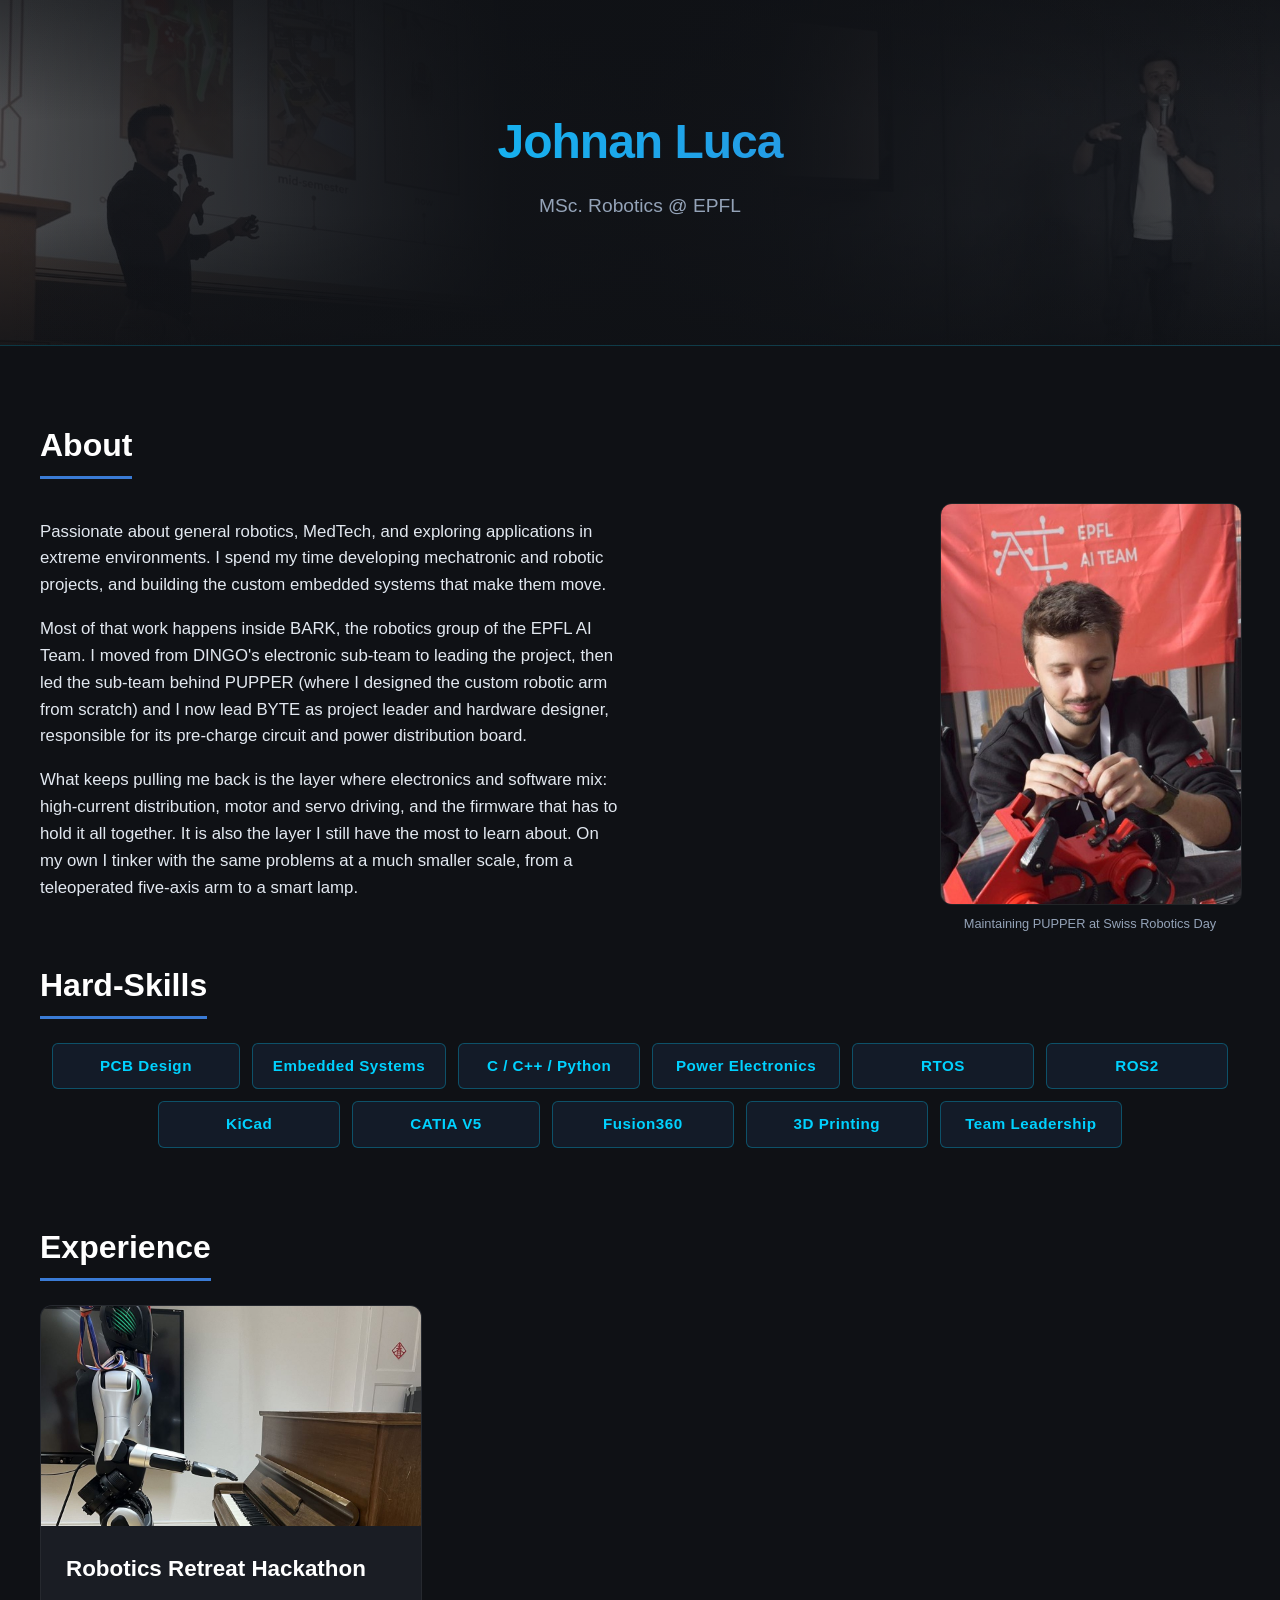
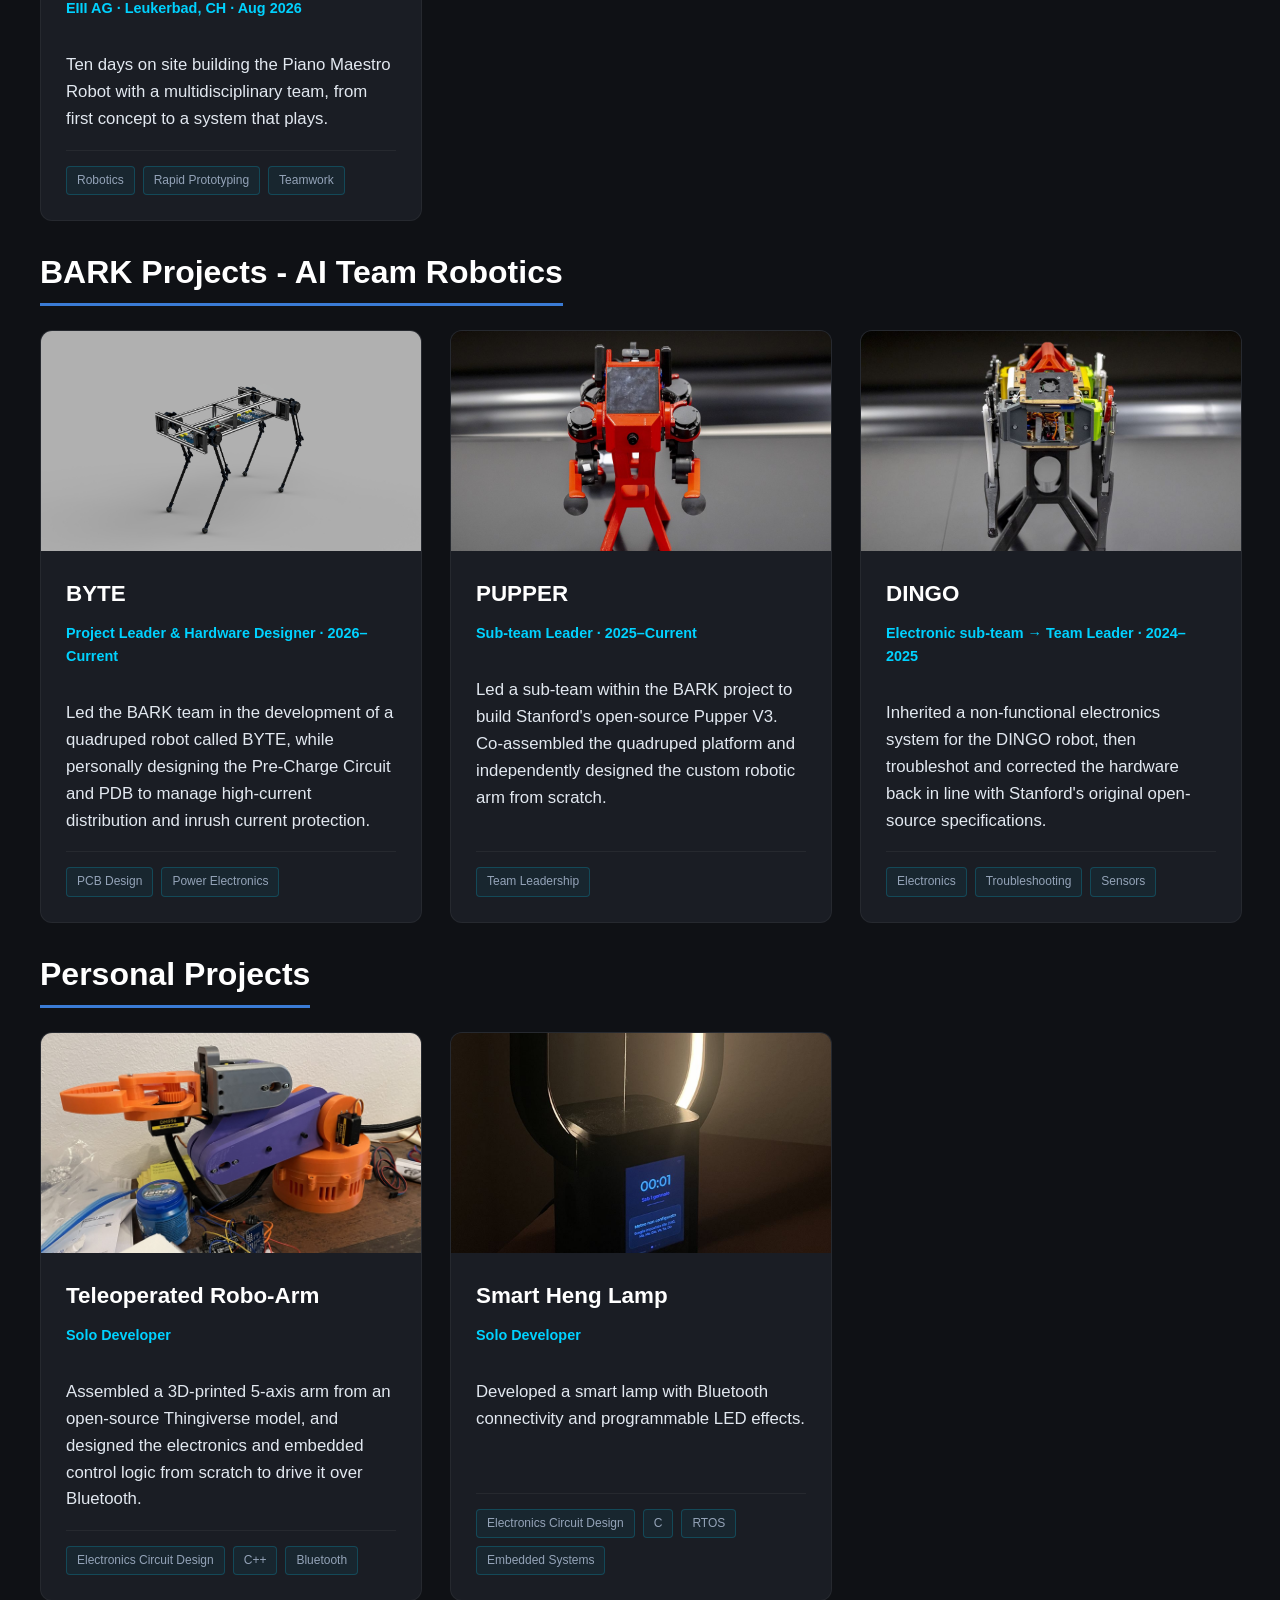
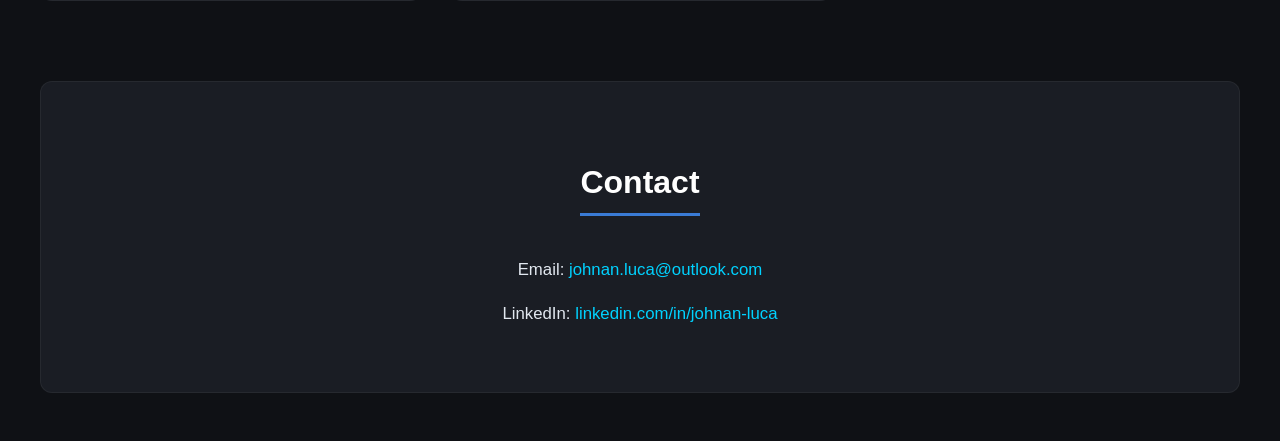
==== commit 2e830e96: "feat: added new index cards, videos and more" ====
--- a/index.html
+++ b/index.html
@@ -5,7 +5,7 @@
     <meta name="viewport" content="width=device-width, initial-scale=1.0">
     <title>Johnan Luca | Online Portfolio</title>
 
-    <link rel="stylesheet" href="style.css?v=12">
+    <link rel="stylesheet" href="style.css?v=13">
 </head>
 <body>
 
@@ -21,7 +21,7 @@
             <div class="about-layout">
                 <div class="about-text">
                     <p>Passionate about general robotics, MedTech, and exploring applications in extreme environments. I spend my time developing mechatronic and robotic projects, and building the custom embedded systems that make them move.</p>
-                    <p>Most of that work happens inside BARK, the robotics group of the EPFL AI Team. I moved from DINGO's electronic sub-team to leading the project, then led the sub-team behind PUPPER  (where I designed the custom robotic arm from scratch) and I now lead BYTE as project leader and hardware designer, responsible for its pre-charge circuit and power distribution board.</p>
+                    <p>Most of that work happens inside BARK, the robotics group of the EPFL AI Team. I moved from DINGO's electronic sub-team to leading the project, then led the sub-team behind PUPPER (where I designed the custom robotic arm from scratch) and I now lead BYTE as project leader and hardware designer, responsible for its pre-charge circuit and power distribution board.</p>
                     <p>What keeps pulling me back is the layer where electronics and software mix: high-current distribution, motor and servo driving, and the firmware that has to hold it all together. It is also the layer I still have the most to learn about. On my own I tinker with the same problems at a much smaller scale, from a teleoperated five-axis arm to a smart lamp.</p>
                 </div>
                 <figure class="about-photo">
@@ -86,6 +86,16 @@
                     </div>
                 </div>
 
+                <div class="skill-tag" style="--value: 6;">
+                    <span class="skill-name">ROS2</span>
+                    <div class="skill-reveal">
+                        <span class="skill-text">Intermediate (6/10)</span>
+                        <div class="skill-level-track">
+                            <div class="skill-level-fill"></div>
+                        </div>
+                    </div>
+                </div>
+
                 <div class="skill-tag" style="--value: 8.5;">
                     <span class="skill-name">KiCad</span>
                     <div class="skill-reveal">
@@ -148,8 +158,7 @@
                 <a href="experience_eiii_hackathon.html" class="project-link">
                     <div class="project-card">
                         <div class="project-image">
-                            <!-- TODO: sostituire con images/eiii_index_card.jpg (una foto del robot o del team al lavoro) -->
-                            <img src="images/placeholder-image.svg" alt="Robotics Retreat Hackathon">
+                            <img src="images/robomaestro_index_card.jpg" alt="The Piano Maestro humanoid reaching for the keys of an upright piano">
                         </div>
                         <div class="project-content">
                             <h3>Robotics Retreat Hackathon</h3>
@@ -218,7 +227,7 @@
                 <a href="project_pupper.html" class="project-link">
                     <div class="project-card">
                         <div class="project-image">
-                            <img src="images/pupper_index_card.jpeg" alt="PUPPER" style="object-position: center 60%;">
+                            <img src="images/pupper_index_card.jpg" alt="PUPPER, the red quadruped, on show at the EPFL AI Team stand">
                         </div>
                         <div class="project-content">
                             <h3>PUPPER</h3>
@@ -237,7 +246,7 @@
                 <a href="project_dingo.html" class="project-link">
                     <div class="project-card">
                         <div class="project-image">
-                            <img src="images/dingo_index_card.jpeg" alt="DINGO">
+                            <img src="images/dingo_index_card.jpg" alt="DINGO head-on, its open chassis showing the electronics inside">
                         </div>
                         <div class="project-content">
                             <h3>DINGO</h3>
--- a/style.css
+++ b/style.css
@@ -448,6 +448,21 @@
     object-fit: contain;
 }
 
+/* Media con didascalia: la <figure> prende il posto dell'immagine come cella
+   della griglia, il media resta un .gallery-item e il testo gli sta sotto. */
+.gallery-figure {
+    margin: 0;
+    display: flex;
+    flex-direction: column;
+}
+
+.gallery-caption {
+    margin-top: 10px;
+    font-size: 0.9rem;
+    line-height: 1.45;
+    color: var(--text-muted);
+}
+
 .project-details-text {
     font-size: 1.1rem;
     color: var(--text-muted);
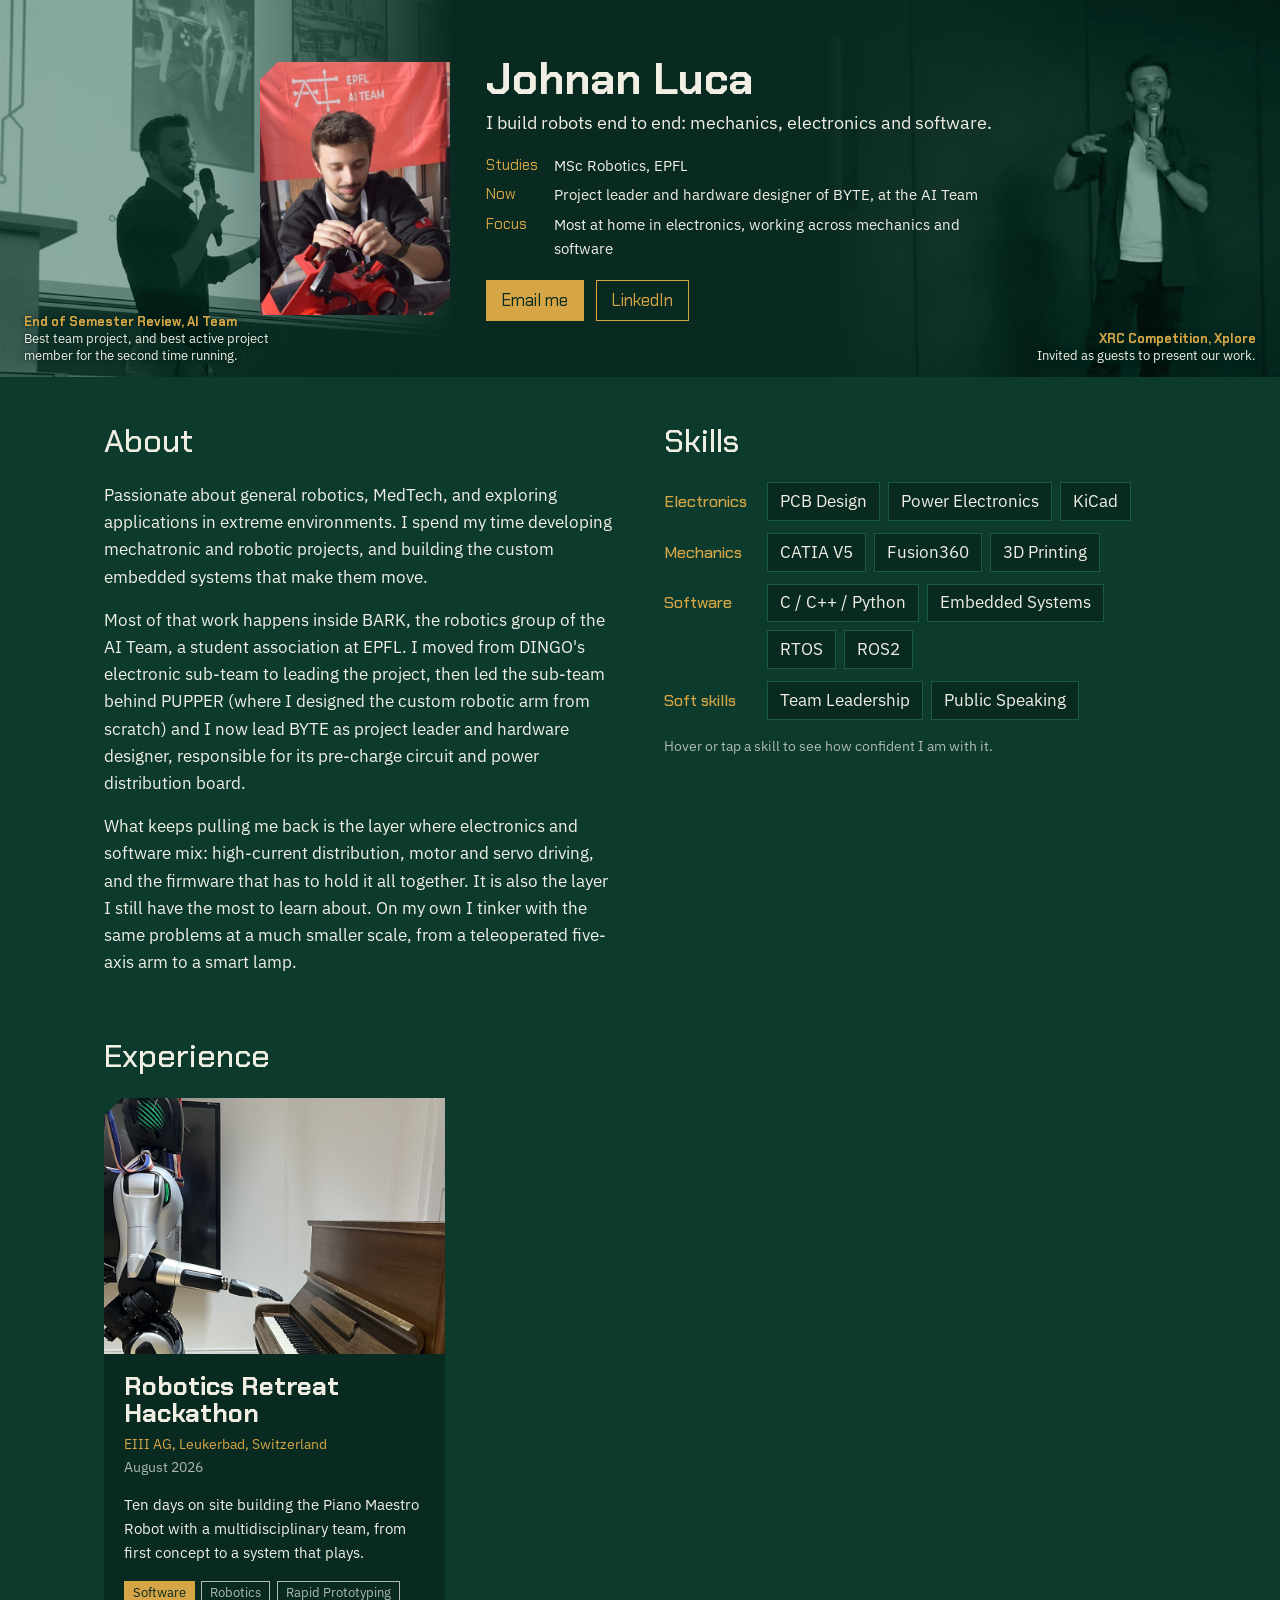
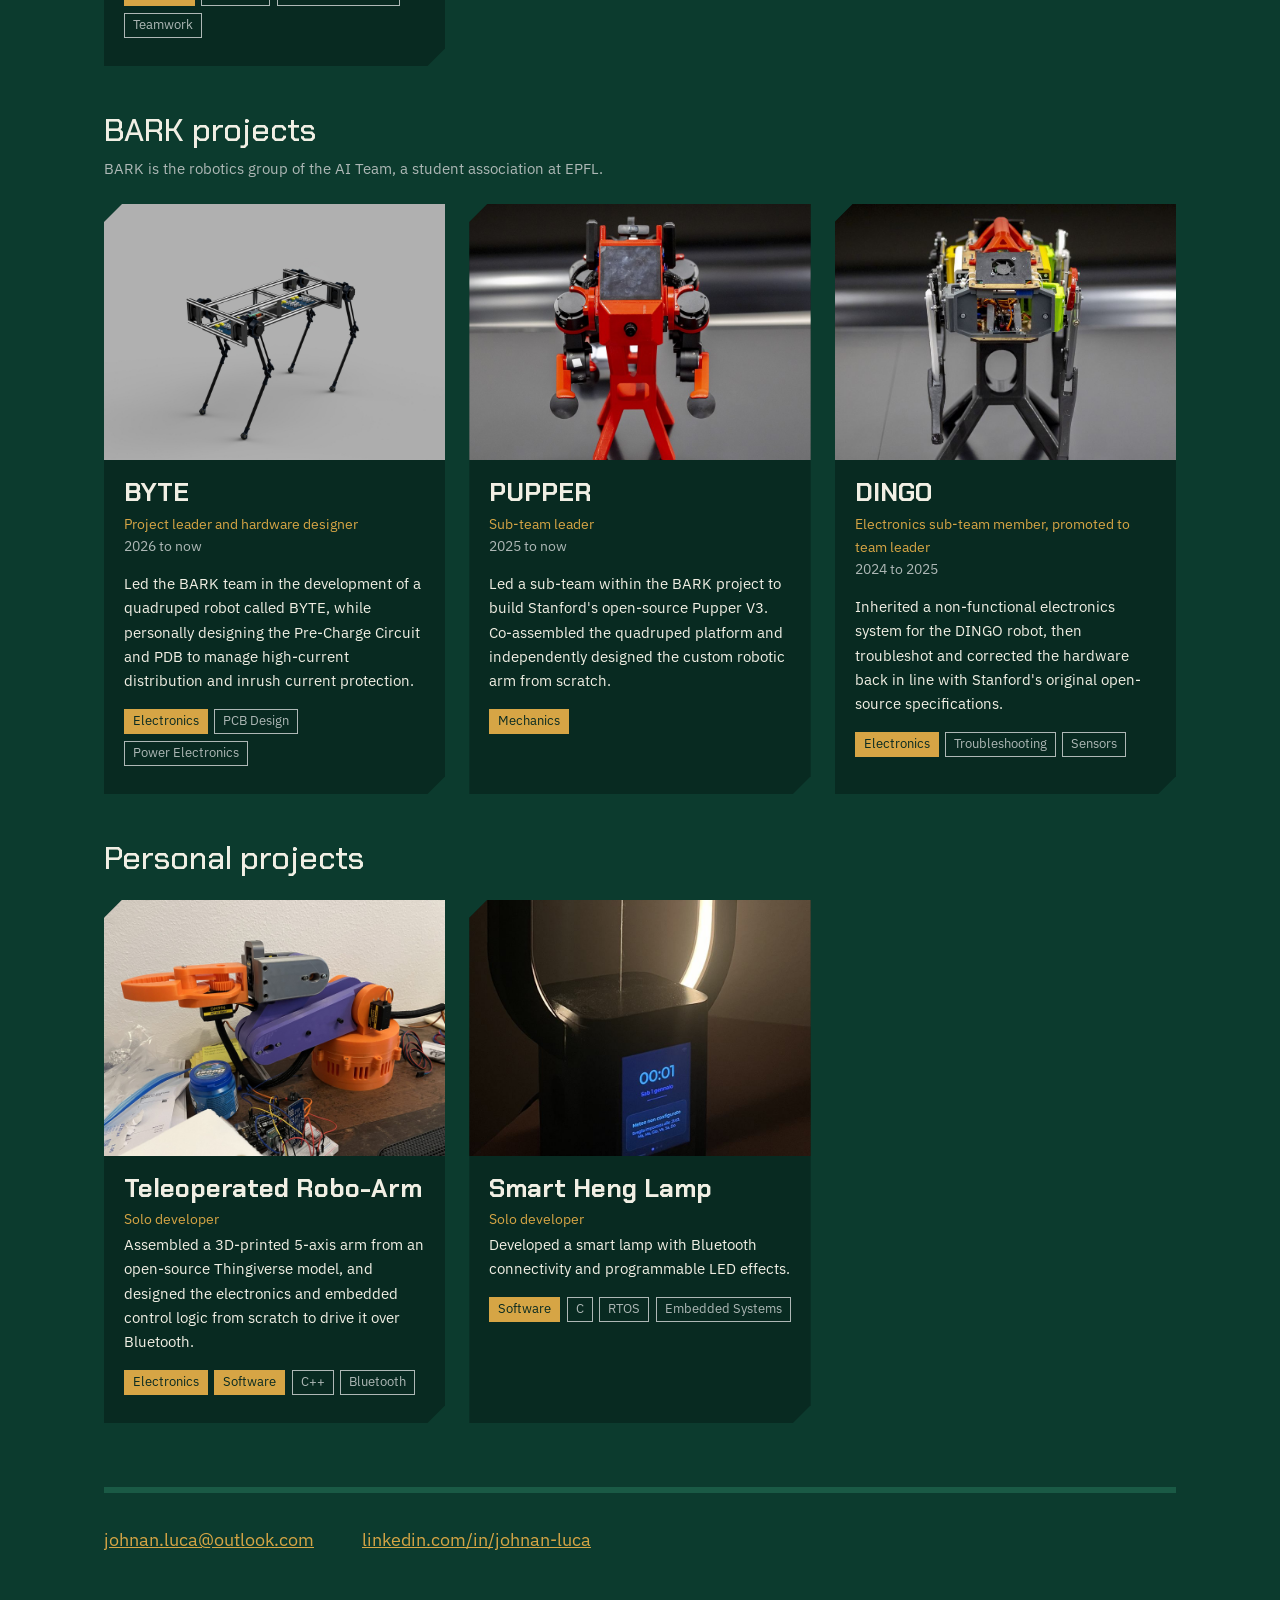
==== commit d8dddfa2: "feat: new portfolio design (v2)" ====
--- a/index.html
+++ b/index.html
@@ -1,328 +1,199 @@
 <!DOCTYPE html>
 <html lang="en">
 <head>
-    <meta charset="UTF-8">
-    <meta name="viewport" content="width=device-width, initial-scale=1.0">
-    <title>Johnan Luca | Online Portfolio</title>
-
-    <link rel="stylesheet" href="style.css?v=13">
+	<meta charset="UTF-8">
+	<meta name="viewport" content="width=device-width, initial-scale=1.0">
+	<title>Johnan Luca | Online Portfolio</title>
+	<meta name="description" content="Johnan Luca, MSc Robotics at EPFL. Robots built end to end: mechanics, electronics and software.">
+	<link rel="preconnect" href="https://fonts.googleapis.com">
+	<link rel="preconnect" href="https://fonts.gstatic.com" crossorigin>
+	<link href="https://fonts.googleapis.com/css2?family=Chakra+Petch:wght@500;700&family=IBM+Plex+Sans:wght@400;600&display=swap" rel="stylesheet">
+	<link rel="stylesheet" href="style.css">
 </head>
 <body>
 
-    <header class="header-hero">
-        <h1>Johnan Luca</h1>
-        <p>MSc. Robotics @ EPFL</p>
-    </header>
+<header class="hero">
+	<div class="hero-inner">
+		<img src="images/profile.jpg" width="483" height="644"
+		     alt="Johnan Luca maintaining the PUPPER quadruped under the AI Team banner at Swiss Robotics Day">
+		<div>
+			<h1>Johnan Luca</h1>
+			<p>I build robots end to end: mechanics, electronics and software.</p>
+			<dl class="facts">
+				<dt>Studies</dt><dd>MSc Robotics, EPFL</dd>
+				<dt>Now</dt><dd>Project leader and hardware designer of BYTE, at the AI Team</dd>
+				<dt>Focus</dt><dd>Most at home in electronics, working across mechanics and software</dd>
+			</dl>
+			<div class="reach">
+				<a href="mailto:johnan.luca@outlook.com">Email me</a>
+				<a href="https://www.linkedin.com/in/johnan-luca" target="_blank" rel="noopener">LinkedIn</a>
+			</div>
+		</div>
+	</div>
+	<div class="talks">
+		<figure class="talk talk-left">
+			<img src="images/talk-1.jpg" alt="Johnan Luca presenting on stage with a microphone, a project timeline on the screen behind him">
+			<figcaption><b>End of Semester Review, AI Team</b>Best team project, and best active project member for the second time running.</figcaption>
+		</figure>
+		<figure class="talk talk-right">
+			<img src="images/talk-2.jpg" alt="Johnan Luca speaking into a microphone next to a screen showing circuit schematics">
+			<figcaption><b>XRC Competition, Xplore</b>Invited as guests to present our work.</figcaption>
+		</figure>
+	</div>
+</header>
 
-    <div class="container">
-        
-        <section id="about">
-            <h2>About</h2>
-            <div class="about-layout">
-                <div class="about-text">
-                    <p>Passionate about general robotics, MedTech, and exploring applications in extreme environments. I spend my time developing mechatronic and robotic projects, and building the custom embedded systems that make them move.</p>
-                    <p>Most of that work happens inside BARK, the robotics group of the EPFL AI Team. I moved from DINGO's electronic sub-team to leading the project, then led the sub-team behind PUPPER (where I designed the custom robotic arm from scratch) and I now lead BYTE as project leader and hardware designer, responsible for its pre-charge circuit and power distribution board.</p>
-                    <p>What keeps pulling me back is the layer where electronics and software mix: high-current distribution, motor and servo driving, and the firmware that has to hold it all together. It is also the layer I still have the most to learn about. On my own I tinker with the same problems at a much smaller scale, from a teleoperated five-axis arm to a smart lamp.</p>
-                </div>
-                <figure class="about-photo">
-                    <img src="images/profile.jpg" width="483" height="644" loading="lazy"
-                         alt="Johnan Luca maintaining the PUPPER quadruped under the EPFL AI Team banner at Swiss Robotics Day">
-                    <figcaption>Maintaining PUPPER at Swiss Robotics Day</figcaption>
-                </figure>
-            </div>
-        </section>
+<main class="board">
 
-        <section id="skills">
-            <h2>Hard-Skills</h2>
-            <div class="skills-grid">
+	<section class="two-col">
+		<div class="prose" id="about">
+			<h2>About</h2>
+			<p>Passionate about general robotics, MedTech, and exploring applications in extreme environments. I spend my time developing mechatronic and robotic projects, and building the custom embedded systems that make them move.</p>
+			<p>Most of that work happens inside BARK, the robotics group of the AI Team, a student association at EPFL. I moved from DINGO's electronic sub-team to leading the project, then led the sub-team behind PUPPER (where I designed the custom robotic arm from scratch) and I now lead BYTE as project leader and hardware designer, responsible for its pre-charge circuit and power distribution board.</p>
+			<p>What keeps pulling me back is the layer where electronics and software mix: high-current distribution, motor and servo driving, and the firmware that has to hold it all together. It is also the layer I still have the most to learn about. On my own I tinker with the same problems at a much smaller scale, from a teleoperated five-axis arm to a smart lamp.</p>
+		</div>
 
-                <div class="skill-tag" style="--value: 6.5;">
-                    <span class="skill-name">PCB Design</span>
-                    <div class="skill-reveal">
-                        <span class="skill-text">Intermediate (6.5/10)</span>
-                        <div class="skill-level-track">
-                            <div class="skill-level-fill"></div>
-                        </div>
-                    </div>
-                </div>
+		<div id="skills">
+			<h2>Skills</h2>
+			<!-- Per aggiungere una skill: copia un <li> nel gruppo giusto e cambia
+			     nome, --v (da 0 a 10) e il testo del livello. -->
+			<div class="skill-groups">
+				<h3>Electronics</h3>
+				<ul class="skills">
+					<li tabindex="0" style="--v:6.5">PCB Design<span class="level">Intermediate, 6.5 out of 10<i class="pads"></i></span></li>
+					<li tabindex="0" style="--v:5.5">Power Electronics<span class="level">Intermediate, 5.5 out of 10<i class="pads"></i></span></li>
+					<li tabindex="0" style="--v:8.5">KiCad<span class="level">Advanced, 8.5 out of 10<i class="pads"></i></span></li>
+				</ul>
+				<h3>Mechanics</h3>
+				<ul class="skills">
+					<li tabindex="0" style="--v:6.5">CATIA V5<span class="level">Intermediate, 6.5 out of 10<i class="pads"></i></span></li>
+					<li tabindex="0" style="--v:7">Fusion360<span class="level">Intermediate, 7 out of 10<i class="pads"></i></span></li>
+					<li tabindex="0" style="--v:9">3D Printing<span class="level">Advanced, 9 out of 10<i class="pads"></i></span></li>
+				</ul>
+				<h3>Software</h3>
+				<ul class="skills">
+					<li tabindex="0" style="--v:7">C / C++ / Python<span class="level">Intermediate, 7 out of 10<i class="pads"></i></span></li>
+					<li tabindex="0" style="--v:6">Embedded Systems<span class="level">Intermediate, 6 out of 10<i class="pads"></i></span></li>
+					<li tabindex="0" style="--v:6">RTOS<span class="level">Intermediate, 6 out of 10<i class="pads"></i></span></li>
+					<li tabindex="0" style="--v:6">ROS2<span class="level">Intermediate, 6 out of 10<i class="pads"></i></span></li>
+				</ul>
+				<h3>Soft skills</h3>
+				<ul class="skills">
+					<li tabindex="0" style="--v:9">Team Leadership<span class="level">Advanced, 9 out of 10<i class="pads"></i></span></li>
+					<li tabindex="0" style="--v:7">Public Speaking<span class="level">Intermediate, 7 out of 10<i class="pads"></i></span></li>
+				</ul>
+			</div>
+			<p class="hint">Hover or tap a skill to see how confident I am with it.</p>
+		</div>
+	</section>
 
-                <div class="skill-tag" style="--value: 6;">
-                    <span class="skill-name">Embedded Systems</span>
-                    <div class="skill-reveal">
-                        <span class="skill-text">Intermediate (6/10)</span>
-                        <div class="skill-level-track">
-                            <div class="skill-level-fill"></div>
-                        </div>
-                    </div>
-                </div>
+	<section id="experience">
+		<h2>Experience</h2>
+		<div class="cards">
 
-                <div class="skill-tag" style="--value: 7;">
-                    <span class="skill-name">C / C++ / Python</span>
-                    <div class="skill-reveal">
-                        <span class="skill-text">Intermediate (7/10)</span>
-                        <div class="skill-level-track">
-                            <div class="skill-level-fill"></div>
-                        </div>
-                    </div>
-                </div>
+			<a class="card" href="experience_eiii_hackathon.html">
+				<img src="images/robomaestro_index_card.jpg" loading="lazy" alt="The Piano Maestro humanoid reaching for the keys of an upright piano">
+				<div>
+					<h3>Robotics Retreat Hackathon</h3>
+					<div class="role">EIII AG, Leukerbad, Switzerland</div>
+					<div class="period">August 2026</div>
+					<p>Ten days on site building the Piano Maestro Robot with a multidisciplinary team, from first concept to a system that plays.</p>
+					<ul class="tags"><li class="domain">Software</li><li>Robotics</li><li>Rapid Prototyping</li><li>Teamwork</li></ul>
+				</div>
+			</a>
 
-                <div class="skill-tag" style="--value: 5.5;">
-                    <span class="skill-name">Power Electronics</span>
-                    <div class="skill-reveal">
-                        <span class="skill-text">Intermediate (5.5/10)</span>
-                        <div class="skill-level-track">
-                            <div class="skill-level-fill"></div>
-                        </div>
-                    </div>
-                </div>
+			<!-- TEMPLATE: copia questo blocco per ogni nuova esperienza o progetto e crea
+			     la pagina di dettaglio partendo da una di quelle esistenti.
+			     La prima etichetta (class="domain") e' il dominio tecnico: Electronics,
+			     Mechanics o Software. Se ne servono due, metti due <li class="domain">.
+			<a class="card" href="experience_nome.html">
+				<img src="images/nome_index_card.jpg" loading="lazy" alt="Descrizione della foto">
+				<div>
+					<h3>Ruolo o nome</h3>
+					<div class="role">Ruolo, oppure azienda e luogo</div>
+					<div class="period">Periodo</div>
+					<p>Una o due frasi su cosa hai costruito.</p>
+					<ul class="tags"><li class="domain">Electronics</li><li>Skill</li></ul>
+				</div>
+			</a>
+			-->
 
-                <div class="skill-tag" style="--value: 6;">
-                    <span class="skill-name">RTOS</span>
-                    <div class="skill-reveal">
-                        <span class="skill-text">Intermediate (6/10)</span>
-                        <div class="skill-level-track">
-                            <div class="skill-level-fill"></div>
-                        </div>
-                    </div>
-                </div>
+		</div>
+	</section>
 
-                <div class="skill-tag" style="--value: 6;">
-                    <span class="skill-name">ROS2</span>
-                    <div class="skill-reveal">
-                        <span class="skill-text">Intermediate (6/10)</span>
-                        <div class="skill-level-track">
-                            <div class="skill-level-fill"></div>
-                        </div>
-                    </div>
-                </div>
+	<section id="bark-projects">
+		<h2>BARK projects</h2>
+		<p class="note">BARK is the robotics group of the AI Team, a student association at EPFL.</p>
+		<div class="cards">
 
-                <div class="skill-tag" style="--value: 8.5;">
-                    <span class="skill-name">KiCad</span>
-                    <div class="skill-reveal">
-                        <span class="skill-text">Advanced (8.5/10)</span>
-                        <div class="skill-level-track">
-                            <div class="skill-level-fill"></div>
-                        </div>
-                    </div>
-                </div>
+			<a class="card" href="project_byte.html">
+				<img src="images/byte_index_card.jpg" loading="lazy" alt="BYTE quadruped robot">
+				<div>
+					<h3>BYTE</h3>
+					<div class="role">Project leader and hardware designer</div>
+					<div class="period">2026 to now</div>
+					<p>Led the BARK team in the development of a quadruped robot called BYTE, while personally designing the Pre-Charge Circuit and PDB to manage high-current distribution and inrush current protection.</p>
+					<ul class="tags"><li class="domain">Electronics</li><li>PCB Design</li><li>Power Electronics</li></ul>
+				</div>
+			</a>
 
-                <div class="skill-tag" style="--value: 6.5;">
-                    <span class="skill-name">CATIA V5</span>
-                    <div class="skill-reveal">
-                        <span class="skill-text">Intermediate (6.5/10)</span>
-                        <div class="skill-level-track">
-                            <div class="skill-level-fill"></div>
-                        </div>
-                    </div>
-                </div>
+			<a class="card" href="project_pupper.html">
+				<img src="images/pupper_index_card.jpg" loading="lazy" alt="PUPPER, the red quadruped, on show at the AI Team stand">
+				<div>
+					<h3>PUPPER</h3>
+					<div class="role">Sub-team leader</div>
+					<div class="period">2025 to now</div>
+					<p>Led a sub-team within the BARK project to build Stanford's open-source Pupper V3. Co-assembled the quadruped platform and independently designed the custom robotic arm from scratch.</p>
+					<ul class="tags"><li class="domain">Mechanics</li></ul>
+				</div>
+			</a>
 
-                <div class="skill-tag" style="--value: 7;">
-                    <span class="skill-name">Fusion360</span>
-                    <div class="skill-reveal">
-                        <span class="skill-text">Intermediate (7/10)</span>
-                        <div class="skill-level-track">
-                            <div class="skill-level-fill"></div>
-                        </div>
-                    </div>
-                </div>
+			<a class="card" href="project_dingo.html">
+				<img src="images/dingo_index_card.jpg" loading="lazy" alt="DINGO head-on, its open chassis showing the electronics inside">
+				<div>
+					<h3>DINGO</h3>
+					<div class="role">Electronics sub-team member, promoted to team leader</div>
+					<div class="period">2024 to 2025</div>
+					<p>Inherited a non-functional electronics system for the DINGO robot, then troubleshot and corrected the hardware back in line with Stanford's original open-source specifications.</p>
+					<ul class="tags"><li class="domain">Electronics</li><li>Troubleshooting</li><li>Sensors</li></ul>
+				</div>
+			</a>
 
-                <div class="skill-tag" style="--value: 9;">
-                    <span class="skill-name">3D Printing</span>
-                    <div class="skill-reveal">
-                        <span class="skill-text">Advanced (9/10)</span>
-                        <div class="skill-level-track">
-                            <div class="skill-level-fill"></div>
-                        </div>
-                    </div>
-                </div>
+		</div>
+	</section>
 
-                <div class="skill-tag" style="--value: 9;">
-                    <span class="skill-name">Team Leadership</span>
-                    <div class="skill-reveal">
-                        <span class="skill-text">Advanced (9/10)</span>
-                        <div class="skill-level-track">
-                            <div class="skill-level-fill"></div>
-                        </div>
-                    </div>
-                </div>
+	<section id="personal-projects">
+		<h2>Personal projects</h2>
+		<div class="cards">
 
-            </div>
-        </section>
+			<a class="card" href="project_roboarm.html">
+				<img src="images/roboarm_index_card.jpeg" loading="lazy" alt="The 3D-printed five-axis robotic arm">
+				<div>
+					<h3>Teleoperated Robo-Arm</h3>
+					<div class="role">Solo developer</div>
+					<p>Assembled a 3D-printed 5-axis arm from an open-source Thingiverse model, and designed the electronics and embedded control logic from scratch to drive it over Bluetooth.</p>
+					<ul class="tags"><li class="domain">Electronics</li><li class="domain">Software</li><li>C++</li><li>Bluetooth</li></ul>
+				</div>
+			</a>
 
-        <section id="experience">
-            <h2>Experience</h2>
+			<a class="card" href="project_smart_heng_lamp.html">
+				<img src="images/smart_heng_lamp_index_card.jpg" loading="lazy" alt="Smart Heng Lamp: the balance lamp lit, with the custom base and its screen showing the clock">
+				<div>
+					<h3>Smart Heng Lamp</h3>
+					<div class="role">Solo developer</div>
+					<p>Developed a smart lamp with Bluetooth connectivity and programmable LED effects.</p>
+					<ul class="tags"><li class="domain">Software</li><li>C</li><li>RTOS</li><li>Embedded Systems</li></ul>
+				</div>
+			</a>
 
-            <div class="projects-grid">
+		</div>
+	</section>
 
-                <!-- HACKATHON EIII -->
-                <a href="experience_eiii_hackathon.html" class="project-link">
-                    <div class="project-card">
-                        <div class="project-image">
-                            <img src="images/robomaestro_index_card.jpg" alt="The Piano Maestro humanoid reaching for the keys of an upright piano">
-                        </div>
-                        <div class="project-content">
-                            <h3>Robotics Retreat Hackathon</h3>
-                            <div class="project-role">EIII AG &middot; Leukerbad, CH &middot; Aug 2026</div>
-                            <p>Ten days on site building the Piano Maestro Robot with a multidisciplinary team, from first concept to a system that plays.</p>
+	<footer class="contact" id="contact">
+		<a href="mailto:johnan.luca@outlook.com">johnan.luca@outlook.com</a>
+		<a href="https://www.linkedin.com/in/johnan-luca" target="_blank" rel="noopener">linkedin.com/in/johnan-luca</a>
+	</footer>
 
-                            <div class="project-skills-tags">
-                                <span class="mini-tag">Robotics</span>
-                                <span class="mini-tag">Rapid Prototyping</span>
-                                <span class="mini-tag">Teamwork</span>
-                            </div>
-                        </div>
-                    </div>
-                </a>
-
-                <!-- TEMPLATE: copia questo blocco per ogni nuova esperienza, dalla piu' recente
-                     alla piu' vecchia, e crea la pagina di dettaglio corrispondente partendo
-                     da experience_eiii_hackathon.html.
-                <a href="experience_nome.html" class="project-link">
-                    <div class="project-card">
-                        <div class="project-image">
-                            <img src="images/placeholder-image.svg" alt="Descrizione della foto">
-                        </div>
-                        <div class="project-content">
-                            <h3>Ruolo o nome dell'esperienza</h3>
-                            <div class="project-role">Azienda &middot; Citta, Paese &middot; Periodo</div>
-                            <p>Una o due frasi su cosa hai costruito.</p>
-
-                            <div class="project-skills-tags">
-                                <span class="mini-tag">Skill</span>
-                            </div>
-                        </div>
-                    </div>
-                </a>
-                -->
-
-            </div>
-        </section>
-
-        <section id="bark-projects">
-            <h2>BARK Projects - AI Team Robotics</h2>
-            
-            <div class="projects-grid">
-                
-                <!-- BYTE -->
-                <a href="project_byte.html" class="project-link">
-                    <div class="project-card">
-                        <div class="project-image">
-                            <img src="images/byte_index_card.jpg" alt="BYTE quadruped robot">
-                        </div>
-                        <div class="project-content">
-                            <h3>BYTE</h3>
-                            <div class="project-role">Project Leader &amp; Hardware Designer &middot; 2026&ndash;Current</div>
-                            <p>Led the BARK team in the development of a quadruped robot called BYTE, while personally designing the Pre-Charge Circuit and PDB to manage high-current distribution and inrush current protection.</p>
-                            
-                            <div class="project-skills-tags">
-                                <span class="mini-tag">PCB Design</span>
-                                <span class="mini-tag">Power Electronics</span>
-                            </div>
-                        
-                        </div>
-                    </div>
-                </a>
-
-                <!-- PUPPER -->
-                <a href="project_pupper.html" class="project-link">
-                    <div class="project-card">
-                        <div class="project-image">
-                            <img src="images/pupper_index_card.jpg" alt="PUPPER, the red quadruped, on show at the EPFL AI Team stand">
-                        </div>
-                        <div class="project-content">
-                            <h3>PUPPER</h3>
-                            <div class="project-role">Sub-team Leader &middot; 2025&ndash;Current</div>
-                            <p>Led a sub-team within the BARK project to build Stanford's open-source Pupper V3. Co-assembled the quadruped platform and independently designed the custom robotic arm from scratch.</p>
-
-                            <div class="project-skills-tags">
-                                <span class="mini-tag">Team Leadership</span>
-                            </div>
-
-                        </div>
-                    </div>
-                </a>
-
-                <!-- DINGO -->
-                <a href="project_dingo.html" class="project-link">
-                    <div class="project-card">
-                        <div class="project-image">
-                            <img src="images/dingo_index_card.jpg" alt="DINGO head-on, its open chassis showing the electronics inside">
-                        </div>
-                        <div class="project-content">
-                            <h3>DINGO</h3>
-                            <div class="project-role">Electronic sub-team &rarr; Team Leader &middot; 2024&ndash;2025</div>
-                            <p>Inherited a non-functional electronics system for the DINGO robot, then troubleshot and corrected the hardware back in line with Stanford's original open-source specifications.</p>
-
-                            <div class="project-skills-tags">
-                                <span class="mini-tag">Electronics</span>
-                                <span class="mini-tag">Troubleshooting</span>
-                                <span class="mini-tag">Sensors</span>
-                            </div>
-                        </div>
-                    </div>
-                </a>
-
-            </div>
-        </section>
-
-        <section id="personal-projects">
-            <h2>Personal Projects</h2>
-
-             <div class="projects-grid">
-
-                <!-- ROBOTIC ARM -->
-                <a href="project_roboarm.html" class="project-link">
-                    <div class="project-card">
-                        <div class="project-image">
-                            <img src="images/roboarm_index_card.jpeg" alt="Robotic Arm">
-                        </div>
-                        <div class="project-content">
-                            <h3>Teleoperated Robo-Arm</h3>
-                            <div class="project-role">Solo Developer</div>
-                            <p>Assembled a 3D-printed 5-axis arm from an open-source Thingiverse model, and designed the electronics and embedded control logic from scratch to drive it over Bluetooth.</p>
-
-                            <div class="project-skills-tags">
-                                <span class="mini-tag">Electronics Circuit Design</span>
-                                <span class="mini-tag">C++</span>
-                                <span class="mini-tag">Bluetooth</span>
-                            </div>
-                        </div>
-                    </div>
-                </a>
-
-                <!-- SMART HENG LAMP -->
-                <a href="project_smart_heng_lamp.html" class="project-link">
-                    <div class="project-card">
-                        <div class="project-image">
-                            <img src="images/smart_heng_lamp_index_card.jpg" alt="Smart Heng Lamp: the balance lamp lit, with the custom base and its screen showing the clock">
-                        </div>
-                        <div class="project-content">
-                            <h3>Smart Heng Lamp</h3>
-                            <div class="project-role">Solo Developer</div>
-                            <p>Developed a smart lamp with Bluetooth connectivity and programmable LED effects.</p>
-
-                            <div class="project-skills-tags">
-                                <span class="mini-tag">Electronics Circuit Design</span>
-                                <span class="mini-tag">C</span>
-                                <span class="mini-tag">RTOS</span>
-                                <span class="mini-tag">Embedded Systems</span>
-                            </div>
-                        </div>
-                    </div>
-                </a>
-
-
-            </div>
-
-        </section>
-
-        <section class="contact-section">
-            <h2>Contact</h2>
-            <p>Email: <a href="mailto:johnan.luca@outlook.com">johnan.luca@outlook.com</a></p>
-            <p>LinkedIn: <a href="https://www.linkedin.com/in/johnan-luca" target="_blank">linkedin.com/in/johnan-luca</a></p>
-        </section>
-
-    </div>
+</main>
 
 </body>
-</html>+</html>
--- a/style.css
+++ b/style.css
@@ -1,706 +1,199 @@
-
+/* Tema "solder mask": verde PCB, testo color serigrafia, pad dorati. */
 :root {
-	--bg-dark: #0f1115;
-	--bg-card: #1a1d24;
-	--accent-cyan: #00d2ff;
-	--accent-blue: #3a7bd5;
-	--text-main: #e2e8f0;
-	--text-muted: #94a3b8;
+	--mask: #0C3B2E;
+	--mask-deep: #082A21;
+	--trace: #1A5A45;
+	--silk: #F1EFE4;
+	--gold: #D6A545;
+	--tin: #AEB8B6;
+	--chamfer: polygon(18px 0, 100% 0, 100% calc(100% - 18px), calc(100% - 18px) 100%, 0 100%, 0 18px);
 }
 
+* { box-sizing: border-box; }
+
 body {
-	font-family: 'Inter', -apple-system, BlinkMacSystemFont, "Segoe UI", Roboto, sans-serif;
 	margin: 0;
-	padding: 0;
-	background-color: var(--bg-dark);
-	color: var(--text-main);
+	background: var(--mask);
+	color: var(--silk);
+	font-family: 'IBM Plex Sans', -apple-system, "Segoe UI", sans-serif;
+	font-size: 17px;
 	line-height: 1.6;
 }
 
-header {
-	background: linear-gradient(135deg, rgba(15,17,21,1) 0%, rgba(26,29,36,1) 100%);
-	border-bottom: 1px solid rgba(0, 210, 255, 0.2);
-	padding: 5rem 2rem;
-	text-align: center;
+a { color: var(--gold); }
+:focus-visible { outline: 2px solid var(--gold); outline-offset: 3px; }
+h1, h2, h3 { font-family: 'Chakra Petch', sans-serif; line-height: 1.05; margin: 0; }
+h2 { font-size: 2rem; font-weight: 500; margin-bottom: 1.5rem; }
+img, video { max-width: 100%; }
+
+.board { position: relative; max-width: 1120px; margin: 0 auto; padding: 0 1.5rem 4rem; }
+.board section { padding-top: 3rem; }
+
+/* Piste e vias solo nei margini laterali, nel colore che ha il rame sotto la
+   solder mask. Sotto i 1400px non c'e' margine: spariscono e la pagina resta pulita. */
+.board::before, .board::after {
+	content: "";
+	position: absolute;
+	top: 0;
+	bottom: 0;
+	left: -130px;
+	width: 110px;
+	background: url("data:image/svg+xml,%3Csvg xmlns='http://www.w3.org/2000/svg' width='110' height='640'%3E%3Cg fill='none' stroke='%231A5A45' stroke-width='6' stroke-linecap='round' stroke-linejoin='round'%3E%3Cpath d='M15 0V120L45 150V300L15 330V640'/%3E%3Cpath d='M35 0V100L65 130V320L35 350V640'/%3E%3Cpath d='M90 0V420L65 445V520L90 545V640'/%3E%3Cpath d='M90 60L102 72V100'/%3E%3C/g%3E%3Cg fill='%23082A21' stroke='%23D6A545' stroke-opacity='.55' stroke-width='3'%3E%3Ccircle cx='102' cy='102' r='5'/%3E%3Ccircle cx='58' cy='585' r='5'/%3E%3Ccircle cx='58' cy='607' r='5'/%3E%3C/g%3E%3C/svg%3E") repeat-y;
+}
+.board::after { left: auto; right: -130px; transform: scaleX(-1); }
+@media (max-width: 1400px) { .board::before, .board::after { display: none; } }
+
+/* ---------- Hero della home ---------- */
+.hero { position: relative; isolation: isolate; overflow: hidden; padding: 3.5rem 1.5rem; background: var(--mask-deep); }
+.hero-inner { max-width: 760px; margin: 0 auto; display: grid; grid-template-columns: 190px 1fr; gap: 2.25rem; align-items: center; }
+.hero-inner > img { display: block; width: 100%; height: auto; aspect-ratio: 3 / 4; object-fit: cover; clip-path: var(--chamfer); }
+.hero h1 { font-size: 2.75rem; font-weight: 700; }
+.hero-inner p { margin: .5rem 0 1.1rem; font-size: 1.1rem; line-height: 1.45; }
+.facts { display: grid; grid-template-columns: auto 1fr; gap: .3rem 1rem; margin: 0 0 1.25rem; font-size: .95rem; }
+.facts dt { color: var(--gold); font-family: 'Chakra Petch', sans-serif; }
+.facts dd { margin: 0; }
+.reach { display: flex; flex-wrap: wrap; gap: .75rem; }
+.reach a { padding: .35rem .9rem; border: 1px solid var(--gold); text-decoration: none; font-family: 'Chakra Petch', sans-serif; }
+.reach a:first-child { background: var(--gold); color: var(--mask-deep); }
+
+/* Le due foto dei talk. Su schermi larghi fanno da sfondo ai lati dell'hero,
+   tinte dal verde e sfumate verso il centro; su schermi stretti non c'e' spazio
+   ai lati, quindi diventano due foto normali sotto il testo. */
+.talks { display: contents; }
+.talk { margin: 0; font-size: .8rem; line-height: 1.35; }
+.talk b { display: block; font-family: 'Chakra Petch', sans-serif; color: var(--gold); }
+@media (min-width: 1101px) {
+	.talk img { position: absolute; top: 0; z-index: -1; height: 100%; width: auto; max-width: none; filter: grayscale(1) contrast(1.1); mix-blend-mode: luminosity; opacity: .6; }
+	.talk-left img { left: 0; -webkit-mask-image: linear-gradient(90deg, #000 30%, transparent 68%); mask-image: linear-gradient(90deg, #000 30%, transparent 68%); }
+	.talk-right img { right: 0; -webkit-mask-image: linear-gradient(270deg, #000 30%, transparent 68%); mask-image: linear-gradient(270deg, #000 30%, transparent 68%); }
+	.talk figcaption { position: absolute; bottom: .75rem; max-width: 17rem; text-shadow: 0 0 6px var(--mask-deep), 0 0 2px var(--mask-deep); }
+	.talk-left figcaption { left: 1.5rem; }
+	.talk-right figcaption { right: 1.5rem; text-align: right; }
+}
+@media (max-width: 1100px) {
+	.talks { display: grid; grid-template-columns: 1fr 1fr; gap: 1rem; max-width: 760px; margin: 2rem auto 0; }
+	.talk img { display: block; width: 100%; height: auto; aspect-ratio: 16 / 9; object-fit: cover; margin-bottom: .5rem; }
 }
 
-header h1 {
-	margin: 0;
-	font-size: 3rem;
-	background: linear-gradient(to right, var(--accent-cyan), var(--accent-blue));
-	-webkit-background-clip: text;
-	-webkit-text-fill-color: transparent;
-	letter-spacing: -1px;
+/* ---------- Testata delle pagine di dettaglio ---------- */
+.page-head { padding: 2rem 1.5rem 2.5rem; background: var(--mask-deep); }
+.page-head > div { max-width: 1072px; margin: 0 auto; }
+.page-head h1 { margin: 1.25rem 0 .5rem; font-size: clamp(2.2rem, 5vw, 3.25rem); font-weight: 700; }
+.page-head p { margin: 0 0 .75rem; max-width: 60ch; font-size: 1.1rem; }
+
+/* ---------- Blocchi condivisi ---------- */
+.two-col { display: grid; grid-template-columns: 1fr 1fr; gap: 3rem; align-items: start; }
+.prose p { margin: 0 0 1rem; max-width: 62ch; }
+.note { margin: -1rem 0 1.5rem; color: var(--tin); font-size: .95rem; }
+.role { margin: .3rem 0 .1rem; color: var(--gold); font-size: .9rem; }
+.period { margin: 0 0 .8rem; color: var(--tin); font-size: .85rem; }
+
+.tags { display: flex; flex-wrap: wrap; gap: .4rem; margin: 1rem 0 0; padding: 0; list-style: none; }
+.tags li { padding: .1rem .5rem; border: 1px solid var(--tin); font-size: .8rem; color: var(--tin); }
+/* Il dominio tecnico del progetto: sempre la prima etichetta, in oro pieno. */
+.tags li.domain { background: var(--gold); border-color: var(--gold); color: var(--mask-deep); }
+
+/* Barra a pad, da 0 a 10: il valore arriva da --v sull'elemento o su un antenato. */
+.pads {
+	display: block;
+	height: 10px;
+	background: linear-gradient(90deg, var(--on, var(--gold)) calc(var(--v) * 10%), var(--off, var(--trace)) 0);
+	-webkit-mask: repeating-linear-gradient(90deg, #000 0 calc(10% - 4px), transparent 0 10%);
+	mask: repeating-linear-gradient(90deg, #000 0 calc(10% - 4px), transparent 0 10%);
 }
 
-header p {
-	font-size: 1.2rem;
-	color: var(--text-muted);
-	margin-top: 10px;
+/* ---------- Skill ---------- */
+.skill-groups { display: grid; grid-template-columns: auto 1fr; gap: .75rem 1.25rem; align-items: baseline; }
+.skill-groups h3 { font-size: 1rem; font-weight: 500; color: var(--gold); }
+.skills { position: relative; list-style: none; margin: 0; padding: 0; display: flex; flex-wrap: wrap; gap: .5rem; }
+.skills li { padding: .3rem .75rem; background: var(--mask-deep); border: 1px solid var(--trace); cursor: default; }
+.skills li:hover, .skills li:focus { border-color: var(--gold); }
+/* Il livello resta nascosto finche' non si passa sopra (o si tocca / si arriva
+   col tab): cosi' la lista resta compatta anche quando le skill aumentano. */
+.level { position: absolute; left: 0; top: calc(100% + 4px); z-index: 2; width: 13rem; padding: .6rem .75rem; background: var(--silk); color: var(--mask-deep); font-size: .85rem; visibility: hidden; opacity: 0; transition: opacity .15s; }
+.level::before { content: "Confidence level"; display: block; font-family: 'Chakra Petch', sans-serif; font-weight: 700; }
+.level .pads { margin-top: .4rem; --on: var(--mask); --off: rgba(8, 42, 33, .18); }
+.skills li:hover .level, .skills li:focus .level { visibility: visible; opacity: 1; }
+.hint { margin: 1rem 0 0; font-size: .85rem; color: var(--tin); }
+/* Con spazio a destra il riquadro si apre sotto la skill; altrimenti sotto il
+   gruppo, per non uscire dallo schermo. */
+@media (min-width: 1301px) {
+	.skills li { position: relative; }
+	.level { left: -1px; }
 }
 
-/* Header della home: due scatti dai talk come texture dietro al titolo.
-   ::before porta le foto, ::after lo scrim che tiene leggibile il testo. */
-.header-hero {
-	position: relative;
-	isolation: isolate;
-	overflow: hidden;
-	padding: 6.5rem 2rem;
+/* ---------- Card dei progetti ---------- */
+.cards { display: grid; grid-template-columns: repeat(3, 1fr); gap: 1.5rem; }
+.card { display: block; background: var(--mask-deep); color: inherit; text-decoration: none; clip-path: var(--chamfer); }
+.card img { display: block; width: 100%; height: auto; aspect-ratio: 4 / 3; object-fit: cover; }
+.card > div { padding: 1.25rem 1.25rem 1.75rem; }
+.card h3 { font-size: 1.6rem; font-weight: 700; }
+.card p { margin: 0; font-size: .95rem; }
+.card:hover h3 { text-decoration: underline; text-decoration-color: var(--gold); }
+
+/* ---------- Pagine di dettaglio ---------- */
+/* Radar "Project breakdown": stesso markup e stesse classi del sito vecchio, cosi'
+   un grafico si puo' copiare da una pagina all'altra. Le due serie non si
+   distinguono solo per colore: la difficolta' ha anche il contorno tratteggiato. */
+.radar-figure {
+	--viz-s1: var(--gold);   /* Personal Contribution */
+	--viz-s2: var(--silk);   /* Project Difficulty    */
+	margin: 2rem 0 0;
+	padding: 1.5rem;
+	background: var(--mask-deep);
+	clip-path: var(--chamfer);
+	display: grid;
+	grid-template-columns: minmax(260px, 380px) minmax(220px, 1fr);
+	grid-template-areas:
+		"caption caption"
+		"legend  legend"
+		"chart   table";
+	align-items: center;
+	gap: 8px 2rem;
+}
+.radar-caption { grid-area: caption; font-family: 'Chakra Petch', sans-serif; font-size: 1.25rem; }
+.radar-caption span { font-size: 1rem; color: var(--tin); }
+.radar-note { grid-area: legend; margin: 0 0 8px; max-width: 62ch; font-size: .85rem; line-height: 1.5; color: var(--tin); }
+.radar-legend { grid-area: legend; list-style: none; display: flex; flex-wrap: wrap; gap: 6px 20px; margin: 0 0 8px; padding: 0; font-size: .85rem; color: var(--tin); }
+.radar-legend li { display: flex; align-items: center; gap: 8px; }
+.radar-swatch { width: 10px; height: 10px; flex-shrink: 0; }
+.radar-svg { grid-area: chart; width: 100%; height: auto; }
+.radar-grid { fill: none; stroke: var(--trace); stroke-width: 1; }
+.radar-grid-outer { stroke: var(--tin); stroke-opacity: .5; }
+.radar-spoke { stroke: var(--trace); stroke-width: 1; }
+.radar-tick { fill: var(--tin); font-size: 9px; text-anchor: middle; }
+.radar-axis-label { fill: var(--silk); font-family: 'Chakra Petch', sans-serif; font-size: 12px; font-weight: 500; }
+.radar-area { fill-opacity: .22; stroke-width: 2; stroke-linejoin: round; }
+.radar-contribution { fill: var(--viz-s1); stroke: var(--viz-s1); }
+.radar-difficulty { fill: var(--viz-s2); stroke: var(--viz-s2); }
+.radar-area.radar-difficulty { fill-opacity: .1; stroke-dasharray: 5 4; }
+.radar-dot.radar-contribution, .radar-dot.radar-difficulty { stroke: none; }
+.radar-table { grid-area: table; border-collapse: collapse; font-size: .9rem; }
+.radar-table th, .radar-table td { padding: 7px 10px; text-align: right; border-bottom: 1px solid var(--trace); white-space: nowrap; }
+.radar-table thead th { font-size: .8rem; font-weight: 400; color: var(--tin); }
+.radar-table tbody th { text-align: left; font-family: 'Chakra Petch', sans-serif; font-weight: 500; color: var(--gold); }
+.radar-table tbody td { font-variant-numeric: tabular-nums; }
+
+/* Galleria: stesso layout del sito vecchio. Celle da 250px in cover; gli scatti
+   verticali (--portrait) hanno una cella piu' alta e stanno dentro interi. */
+.gallery-grid { display: grid; grid-template-columns: repeat(auto-fit, minmax(300px, 1fr)); gap: 20px; align-items: start; }
+.gallery-item { display: block; width: 100%; height: 250px; object-fit: cover; background: var(--mask-deep); border: 1px solid var(--trace); transition: transform .3s ease; }
+.gallery-item:hover { transform: scale(1.02); }
+.gallery-item--portrait { height: 460px; object-fit: contain; }
+.gallery-figure { margin: 0; display: flex; flex-direction: column; }
+.gallery-caption { margin-top: 10px; font-size: .9rem; line-height: 1.45; color: var(--tin); }
+
+/* ---------- Contatti ---------- */
+.contact { display: flex; flex-wrap: wrap; gap: .5rem 3rem; margin-top: 4rem; padding-top: 2rem; border-top: 6px solid var(--trace); font-size: 1.15rem; }
+
+@media (max-width: 860px) {
+	.two-col, .cards { grid-template-columns: 1fr; }
+	.hero-inner { grid-template-columns: 1fr; }
+	.hero-inner > img { max-width: 190px; }
+	.radar-figure { grid-template-columns: 1fr; grid-template-areas: "caption" "legend" "chart" "table"; gap: 8px 0; }
+	.radar-table { width: 100%; margin-top: 16px; }
 }
 
-.header-hero::before {
-	content: "";
-	position: absolute;
-	inset: 0;
-	z-index: -2;
-	background-image: url("images/talk-1.jpg"), url("images/talk-2.jpg");
-	background-repeat: no-repeat, no-repeat;
-	background-position: left center, right center;
-	background-size: auto 100%, auto 100%;
-	filter: grayscale(30%);
-	opacity: 0.28;
-	/* Le foto si dissolvono verso il centro. Prima ci pensava solo lo scrim di
-	   ::after, ma quello e' un velo su tutto l'header: nel punto in cui la foto
-	   finisce restava un taglio verticale netto, e la parte piu' scura del velo
-	   cadeva nel vuoto in mezzo, dove non c'e' nessuna foto da sfumare.
-	   Con la maschera e' la foto stessa a sparire, a qualsiasi larghezza. */
-	-webkit-mask-image: linear-gradient(90deg, #000 0%, rgba(0,0,0,0.65) 20%, rgba(0,0,0,0) 40%, rgba(0,0,0,0) 60%, rgba(0,0,0,0.65) 80%, #000 100%);
-	mask-image: linear-gradient(90deg, #000 0%, rgba(0,0,0,0.65) 20%, rgba(0,0,0,0) 40%, rgba(0,0,0,0) 60%, rgba(0,0,0,0.65) 80%, #000 100%);
+@media (prefers-reduced-motion: reduce) {
+	.level, .gallery-item { transition: none; }
 }
-
-.header-hero::after {
-	content: "";
-	position: absolute;
-	inset: 0;
-	z-index: -1;
-	background-image:
-		linear-gradient(90deg, rgba(15,17,21,0) 0%, rgba(15,17,21,0.55) 30%, rgba(15,17,21,0.82) 50%, rgba(15,17,21,0.55) 70%, rgba(15,17,21,0) 100%),
-		linear-gradient(180deg, rgba(15,17,21,0.5) 0%, rgba(15,17,21,0) 35%, rgba(15,17,21,0) 62%, rgba(15,17,21,0.75) 100%);
-}
-
-.container {
-	max-width: 1200px;
-	margin: 0 auto;
-	padding: 3rem 2rem;
-}
-
-h2 {
-	font-size: 2rem;
-	color: #fff;
-	display: inline-block;
-	border-bottom: 3px solid var(--accent-blue);
-	padding-bottom: 5px;
-	margin-bottom: 1.5rem;
-}
-
-p {
-	font-size: 1.05rem;
-}
-
-/* About: testo a sinistra, foto verticale a destra */
-.about-layout {
-	display: grid;
-	grid-template-columns: 1fr minmax(190px, 300px);
-	gap: 2.5rem;
-	align-items: center;
-}
-
-/* La colonna testo è larga ~850px: senza cap le righe superano i 110 caratteri. */
-.about-text p {
-	max-width: 62ch;
-}
-
-.about-text p:first-child {
-	margin-top: 0;
-}
-
-.about-photo {
-	margin: 0;
-}
-
-.about-photo img {
-	display: block;
-	width: 100%;
-	height: auto;
-	border-radius: 12px;
-	border: 1px solid rgba(255, 255, 255, 0.08);
-}
-
-.about-photo figcaption {
-	margin-top: 10px;
-	font-size: 0.8rem;
-	line-height: 1.4;
-	color: var(--text-muted);
-	text-align: center;
-}
-
-/* Skills principali */
-.skills-grid {
-	display: flex;
-	flex-wrap: wrap;
-	gap: 12px;
-	margin-bottom: 3rem;
-	justify-content: center;
-}
-
-/* --- SKILL TAGS (Con Progressive Disclosure) --- */
-
-.skill-tag {
-    background: rgba(58, 123, 213, 0.1);
-    color: var(--accent-cyan);
-    border: 1px solid rgba(0, 210, 255, 0.3);
-    padding: 10px 20px;
-    border-radius: 6px;
-    font-size: 0.95rem;
-    font-weight: 600;
-    letter-spacing: 0.5px;
-    cursor: pointer;
-    
-    display: flex;
-    flex-direction: column;
-    align-items: center;
-    justify-content: center;
-    min-width: 140px; 
-    
-    transition: transform 0.3s ease, background-color 0.3s ease, border-color 0.3s ease;
-}
-
-.skill-tag:hover {
-    transform: translateY(-4px); 
-    background-color: rgba(0, 210, 255, 0.15); 
-    border-color: var(--accent-cyan);
-    box-shadow: 0 4px 12px rgba(0, 210, 255, 0.1);
-}
-
-.skill-name {
-    display: block;
-    transition: transform 0.3s ease;
-}
-
-/* CONTENITORE NASCOSTO (Testo + Barra) */
-.skill-reveal {
-    width: 100%;
-    max-height: 0;
-    opacity: 0;
-    overflow: hidden;
-    display: flex;
-    flex-direction: column;
-    align-items: center;
-    transition: all 0.3s ease;
-}
-
-/* TESTO DEL LIVELLO (Es. "Advanced") */
-.skill-text {
-    font-size: 0.7rem;
-    color: var(--text-muted);
-    text-transform: uppercase;
-    letter-spacing: 1px;
-    margin-bottom: 5px;
-}
-
-/* TRACCIATO DELLA BARRA */
-.skill-level-track {
-    width: 100%;
-    height: 4px;
-    background-color: rgba(255, 255, 255, 0.1);
-    border-radius: 4px;
-}
-
-/* RIEMPIMENTO DELLA BARRA */
-.skill-level-fill {
-    height: 100%;
-    border-radius: 4px;
-
-    /* Gradiente fisso rosso (0-3) -> giallo (3-7) -> verde (7-10) sull'intera scala 0-10.
-       Il gradiente non si "muove": la barra si limita a rivelarne una porzione. */
-    background-image: linear-gradient(to right,
-        #ef4444 0%,
-        #ef4444 20%,
-        #facc15 30%,
-        #facc15 55%,
-        #22c55e 75%,
-        #22c55e 100%
-    );
-    background-repeat: no-repeat;
-    /* Il gradiente sopra rappresenta l'intera scala 0-10 (--value: 10 => 100%).
-       Scalandolo in base a --value, la porzione visibile (larga quanto --value)
-       mostra sempre il colore assoluto corretto per quel punto della scala. */
-    background-size: calc(1000% / var(--value, 10)) 100%;
-    background-position: left center;
-
-    width: 0%; /* PARTE SEMPRE DA ZERO */
-    max-width: 100%;
-
-    /* Un'animazione molto fluida con un leggero ritardo per far prima aprire la card */
-    transition: width 0.6s cubic-bezier(0.2, 0.8, 0.2, 1);
-    transition-delay: 0.1s;
-}
-
-/* 1. Il contenitore si apre e diventa visibile */
-.skill-tag:hover .skill-reveal {
-    max-height: 40px;
-    opacity: 1;
-    margin-top: 8px;
-}
-
-/* 2. La barra scatta da 0 fino al valore --value (0-10) impostato nell'HTML!
-   Il fallback a 0 e' importante: se --value mancasse, senza fallback la width
-   tornerebbe al valore iniziale "auto" e la barra apparirebbe piena al 100%. */
-.skill-tag:hover .skill-level-fill {
-    width: calc(var(--value, 0) * 10%);
-}
-
-/* 3. Il titolo principale si rimpicciolisce appena per fare spazio */
-.skill-tag:hover .skill-name {
-    transform: scale(0.95);
-}
-
-/* Su touch il :hover dura solo finché il dito resta premuto, quindi la barra
-   sarebbe raggiungibile solo tenendo premuto. Su questi dispositivi togliamo del
-   tutto la progressive disclosure: livello e barra restano sempre visibili. */
-@media (hover: none) {
-    .skill-reveal {
-        max-height: 40px;
-        opacity: 1;
-        margin-top: 8px;
-    }
-
-    .skill-level-fill {
-        width: calc(var(--value, 0) * 10%);
-    }
-
-    .skill-tag {
-        cursor: default;
-    }
-
-    /* Niente sollevamento né rimpicciolimento al tocco: farebbero solo
-       sobbalzare la griglia, dato che non c'è più nulla da rivelare. */
-    .skill-tag:hover {
-        transform: none;
-        box-shadow: none;
-    }
-
-    .skill-tag:hover .skill-name {
-        transform: none;
-    }
-}
-
-/* Project Cards */
-.projects-grid {
-	display: grid;
-	grid-template-columns: repeat(auto-fill, minmax(270px, 380px));
-	gap: 30px;
-	justify-content: flex-start;
-}
-
-.project-card {
-	background-color: var(--bg-card);
-	border: 1px solid rgba(255, 255, 255, 0.05);
-	border-radius: 12px;
-	overflow: hidden;
-	transition: all 0.3s ease;
-	display: flex;
-	flex-direction: column;
-	flex-grow: 1;
-	width: 100%;
-}
-
-.project-card:hover {
-	transform: translateY(-5px);
-	border-color: rgba(0, 210, 255, 0.4);
-	box-shadow: 0 10px 30px rgba(0, 0, 0, 0.5);
-	cursor: pointer;
-}
-
-.project-image {
-	width: 100%;
-	height: 220px;
-	background-color: #222630;
-	overflow: hidden;
-	position: relative;
-}
-
-/* Come le immagini si adatteranno al riquadro */
-.project-image img {
-	width: 100%;
-	height: 100%;
-	object-fit: cover;
-	transition: transform 0.5s ease;
-}
-
-.project-card:hover .project-image img {
-	transform: scale(1.05);
-}
-
-.project-content {
-	padding: 25px;
-	flex-grow: 1;
-	display: flex;
-	flex-direction: column;
-}
-
-.project-content h3 {
-	margin: 0 0 10px 0;
-	font-size: 1.4rem;
-	color: #fff;
-}
-
-.project-role {
-	font-size: 0.9rem;
-	color: var(--accent-cyan);
-	margin-bottom: 15px;
-	font-weight: 600;
-}
-
-/* Rende la card cliccabile senza rovinare il testo */
-.project-link {
-    text-decoration: none;
-    color: inherit;
-    display: flex; 
-	flex-direction: column;
-	height: 100%;
-}
-
-/* Contenitore per le skill dentro le card */
-.project-skills-tags {
-    display: flex;
-    flex-wrap: wrap;
-    gap: 8px;
-    margin-top: auto; /* Distanza dal testo della descrizione */
-    padding-top: 15px;
-    border-top: 1px solid rgba(255, 255, 255, 0.05); /* Sottile linea di separazione (opzionale) */
-}
-
-/* Contact Section */
-.contact-section {
-	margin-top: 5rem;
-	padding: 3rem;
-	background: var(--bg-card);
-	border-radius: 12px;
-	text-align: center;
-	border: 1px solid rgba(255, 255, 255, 0.05);
-}
-
-a {
-	color: var(--accent-cyan);
-	text-decoration: none;
-	transition: color 0.2s;
-}
-
-a:hover {
-	color: #fff;
-}
-
-
-/* Stile per il pulsante "Torna alla Home" */
-.back-button {
-    display: inline-flex;
-    align-items: center;
-    gap: 8px;
-    background: rgba(0, 210, 255, 0.3);
-    color: var(--accent-cyan);
-    border: 1px solid rgba(0, 210, 255, 0.3);
-    padding: 10px 20px;
-    border-radius: 6px;
-    font-weight: 600;
-    margin-bottom: 2rem;
-    transition: all 0.2s ease;
-}
-
-.back-button:hover {
-    background-color: rgba(63, 198, 228, 0.432);
-    transform: translateX(-5px); /* Si sposta leggermente a sinistra all'hover */
-    color: #fff;
-}
-
-/* Griglia per la Galleria Multimediale */
-.gallery-grid {
-    display: grid;
-    grid-template-columns: repeat(auto-fit, minmax(300px, 1fr));
-    gap: 20px;
-    margin-top: 2rem;
-    margin-bottom: 3rem;
-    /* Se una cella è più alta delle altre (vedi --portrait), le vicine si
-       centrano sulla riga invece di restare appese in alto. */
-    align-items: center;
-}
-
-/* Stile uniforme per foto e video nella galleria */
-.gallery-item {
-    width: 100%;
-    height: 250px;
-    object-fit: cover; /* Taglia i bordi in eccesso per fare quadrati/rettangoli perfetti */
-    border-radius: 8px;
-    border: 1px solid rgba(255, 255, 255, 0.1);
-    background-color: var(--bg-card);
-    transition: transform 0.3s ease;
-}
-
-.gallery-item:hover {
-    transform: scale(1.02);
-}
-
-/* Scatti verticali: a 250px in cover se ne vedrebbe solo una fascia orizzontale.
-   Qui la cella è più alta e l'immagine sta dentro intera (contain), col fondo
-   della card a fare da cornice ai lati. */
-.gallery-item--portrait {
-    height: 460px;
-    object-fit: contain;
-}
-
-/* Media con didascalia: la <figure> prende il posto dell'immagine come cella
-   della griglia, il media resta un .gallery-item e il testo gli sta sotto. */
-.gallery-figure {
-    margin: 0;
-    display: flex;
-    flex-direction: column;
-}
-
-.gallery-caption {
-    margin-top: 10px;
-    font-size: 0.9rem;
-    line-height: 1.45;
-    color: var(--text-muted);
-}
-
-.project-details-text {
-    font-size: 1.1rem;
-    color: var(--text-muted);
-    margin-bottom: 2rem;
-}
-
-/* Data e ruolo sotto il titolo di progetto */
-.project-meta {
-    font-size: 0.9rem;
-    color: var(--accent-cyan);
-    font-weight: 600;
-    letter-spacing: 0.5px;
-    margin-bottom: 1rem;
-}
-
-/* --- RADAR CHART (Contributo personale vs difficolta' del progetto) --- */
-
-.radar-figure {
-    /* La coppia di colori delle serie e' stata validata proprio su questa
-       superficie (#1a1d24): se cambi lo sfondo, rivalida i colori. */
-    --viz-s1: #3987e5;   /* Personal Contribution */
-    --viz-s2: #d95926;   /* Project Difficulty    */
-
-    margin: 0 0 3rem 0;
-    padding: 24px;
-    background-color: var(--bg-card);
-    border: 1px solid rgba(255, 255, 255, 0.05);
-    border-radius: 12px;
-
-    display: grid;
-    grid-template-columns: minmax(260px, 380px) minmax(220px, 1fr);
-    grid-template-areas:
-        "caption caption"
-        "legend  legend"
-        "chart   table";
-    align-items: center;
-    gap: 8px 32px;
-}
-
-.radar-caption {
-    grid-area: caption;
-    font-size: 1.1rem;
-    font-weight: 600;
-    color: #fff;
-}
-
-.radar-caption span {
-    font-weight: 400;
-    color: var(--text-muted);
-}
-
-/* Legenda: l'identita' della serie non e' mai affidata al solo colore,
-   c'e' sempre anche l'etichetta testuale (e la tabella qui sotto). */
-/* Nota per i progetti con una sola serie */
-.radar-note {
-    grid-area: legend;
-    margin: 0 0 8px 0;
-    font-size: 0.85rem;
-    line-height: 1.5;
-    color: var(--text-muted);
-    max-width: 62ch;
-}
-
-.radar-legend {
-    grid-area: legend;
-    list-style: none;
-    display: flex;
-    flex-wrap: wrap;
-    gap: 6px 20px;
-    margin: 0 0 8px 0;
-    padding: 0;
-    font-size: 0.85rem;
-    color: var(--text-muted);
-}
-
-.radar-legend li {
-    display: flex;
-    align-items: center;
-    gap: 8px;
-}
-
-.radar-swatch {
-    width: 10px;
-    height: 10px;
-    border-radius: 50%;
-    flex-shrink: 0;
-}
-
-.radar-svg {
-    grid-area: chart;
-    width: 100%;
-    height: auto;
-}
-
-/* Griglia e assi restano recessivi: non devono competere con i dati */
-.radar-grid {
-    fill: none;
-    stroke: rgba(255, 255, 255, 0.08);
-    stroke-width: 1;
-}
-
-.radar-grid-outer {
-    stroke: rgba(255, 255, 255, 0.16);
-}
-
-.radar-spoke {
-    stroke: rgba(255, 255, 255, 0.12);
-    stroke-width: 1;
-}
-
-.radar-tick {
-    fill: var(--text-muted);
-    font-size: 9px;
-    text-anchor: middle;
-    opacity: 0.7;
-}
-
-.radar-axis-label {
-    fill: var(--text-main);
-    font-size: 12px;
-    font-weight: 600;
-}
-
-.radar-area {
-    fill-opacity: 0.22;
-    stroke-width: 2;
-    stroke-linejoin: round;
-}
-
-/* Pallini a tinta piena, senza contorno */
-.radar-dot {
-    stroke: none;
-}
-
-.radar-contribution { fill: var(--viz-s1); stroke: var(--viz-s1); }
-.radar-difficulty   { fill: var(--viz-s2); stroke: var(--viz-s2); }
-.radar-dot.radar-contribution { fill: var(--viz-s1); stroke: none; }
-.radar-dot.radar-difficulty   { fill: var(--viz-s2); stroke: none; }
-
-/* Vista tabellare: i valori esatti, utile anche a screen reader e in stampa */
-.radar-table {
-    grid-area: table;
-    border-collapse: collapse;
-    font-size: 0.85rem;
-    color: var(--text-muted);
-}
-
-.radar-table th,
-.radar-table td {
-    padding: 7px 10px;
-    text-align: right;
-    border-bottom: 1px solid rgba(255, 255, 255, 0.06);
-    white-space: nowrap;
-}
-
-.radar-table thead th {
-    font-size: 0.7rem;
-    text-transform: uppercase;
-    letter-spacing: 0.5px;
-    color: var(--text-muted);
-    font-weight: 600;
-}
-
-.radar-table tbody th {
-    text-align: left;
-    font-weight: 500;
-    color: var(--text-main);
-}
-
-.radar-table tbody td {
-    font-variant-numeric: tabular-nums;
-    color: var(--text-main);
-}
-
-@media (max-width: 720px) {
-    /* Su schermo stretto le due foto si sovrapporrebbero: ne resta una, in cover. */
-    .header-hero {
-        padding: 4.5rem 1.5rem;
-    }
-
-    /* Qui la foto e' una sola in cover: la maschera del desktop le scaverebbe
-       una striscia trasparente proprio in mezzo. */
-    .header-hero::before {
-        background-image: url("images/talk-1.jpg");
-        background-position: center;
-        background-size: cover;
-        opacity: 0.22;
-        -webkit-mask-image: none;
-        mask-image: none;
-    }
-
-    .header-hero::after {
-        background-image:
-            linear-gradient(180deg, rgba(15,17,21,0.55) 0%, rgba(15,17,21,0.5) 45%, rgba(15,17,21,0.8) 100%);
-    }
-
-    .about-layout {
-        grid-template-columns: 1fr;
-        gap: 1.5rem;
-    }
-
-    .about-photo {
-        max-width: 260px;
-        margin: 0 auto;
-    }
-
-    .radar-figure {
-        grid-template-columns: 1fr;
-        grid-template-areas:
-            "caption"
-            "legend"
-            "chart"
-            "table";
-        gap: 8px 0;
-    }
-
-    .radar-table {
-        width: 100%;
-        margin-top: 16px;
-    }
-}
-
-
-
-/* Stile del singolo mini-tag */
-.mini-tag {
-    background: rgba(0, 210, 255, 0.05); /* Sfondo quasi trasparente */
-    color: var(--text-muted); /* Colore del testo più spento */
-    border: 1px solid rgba(0, 210, 255, 0.2);
-    padding: 4px 10px;
-    border-radius: 4px;
-    font-size: 0.75rem; /* Più piccoli rispetto a quelli principali */
-    font-weight: 500;
-    transition: all 0.2s ease;
-}
-
-/* Effetto hover (opzionale) anche per i mini-tag */
-.project-card:hover .mini-tag {
-    color: var(--accent-cyan);
-    border-color: rgba(0, 210, 255, 0.4);
-}
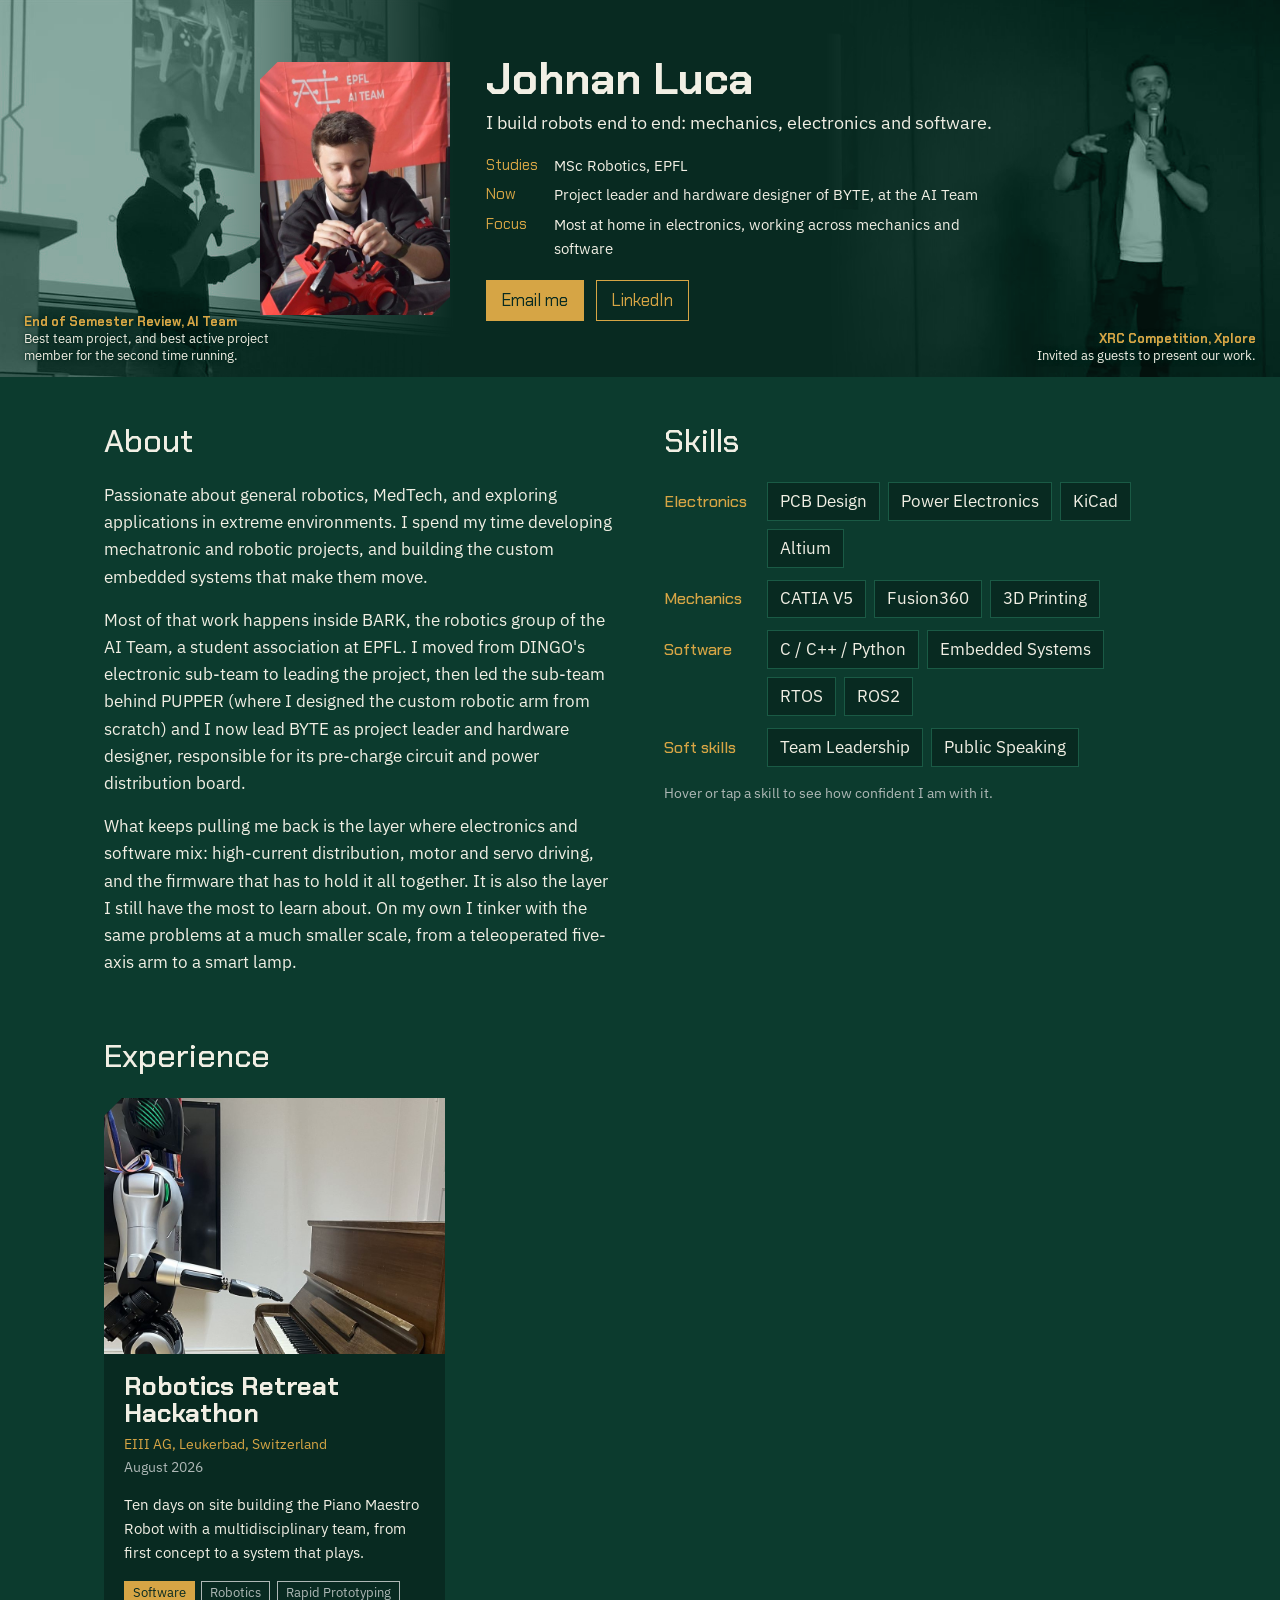
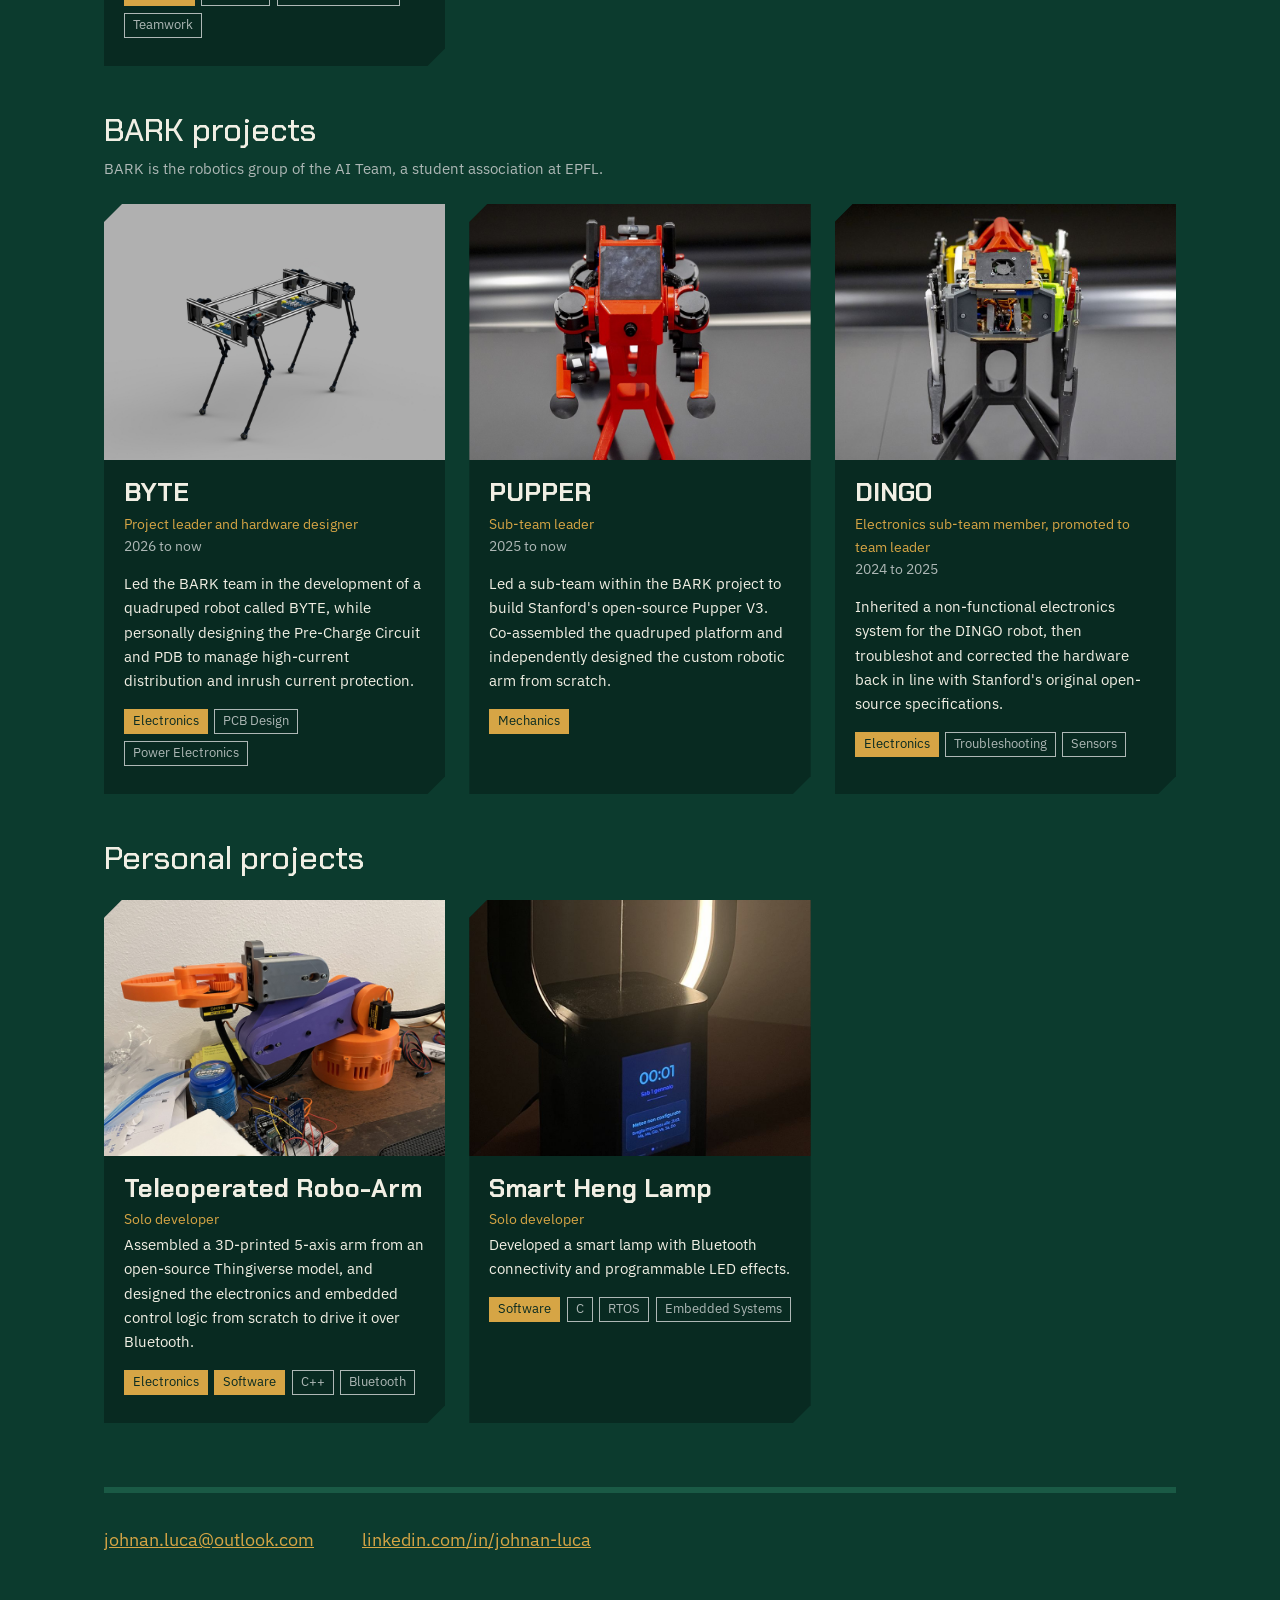
==== commit 71c73059: "feat: added Altium skill" ====
--- a/index.html
+++ b/index.html
@@ -62,6 +62,7 @@
 					<li tabindex="0" style="--v:6.5">PCB Design<span class="level">Intermediate, 6.5 out of 10<i class="pads"></i></span></li>
 					<li tabindex="0" style="--v:5.5">Power Electronics<span class="level">Intermediate, 5.5 out of 10<i class="pads"></i></span></li>
 					<li tabindex="0" style="--v:8.5">KiCad<span class="level">Advanced, 8.5 out of 10<i class="pads"></i></span></li>
+					<li tabindex="0" style="--v:3">Altium<span class="level">Beginner, 3 out of 10<i class="pads"></i></span></li>
 				</ul>
 				<h3>Mechanics</h3>
 				<ul class="skills">
